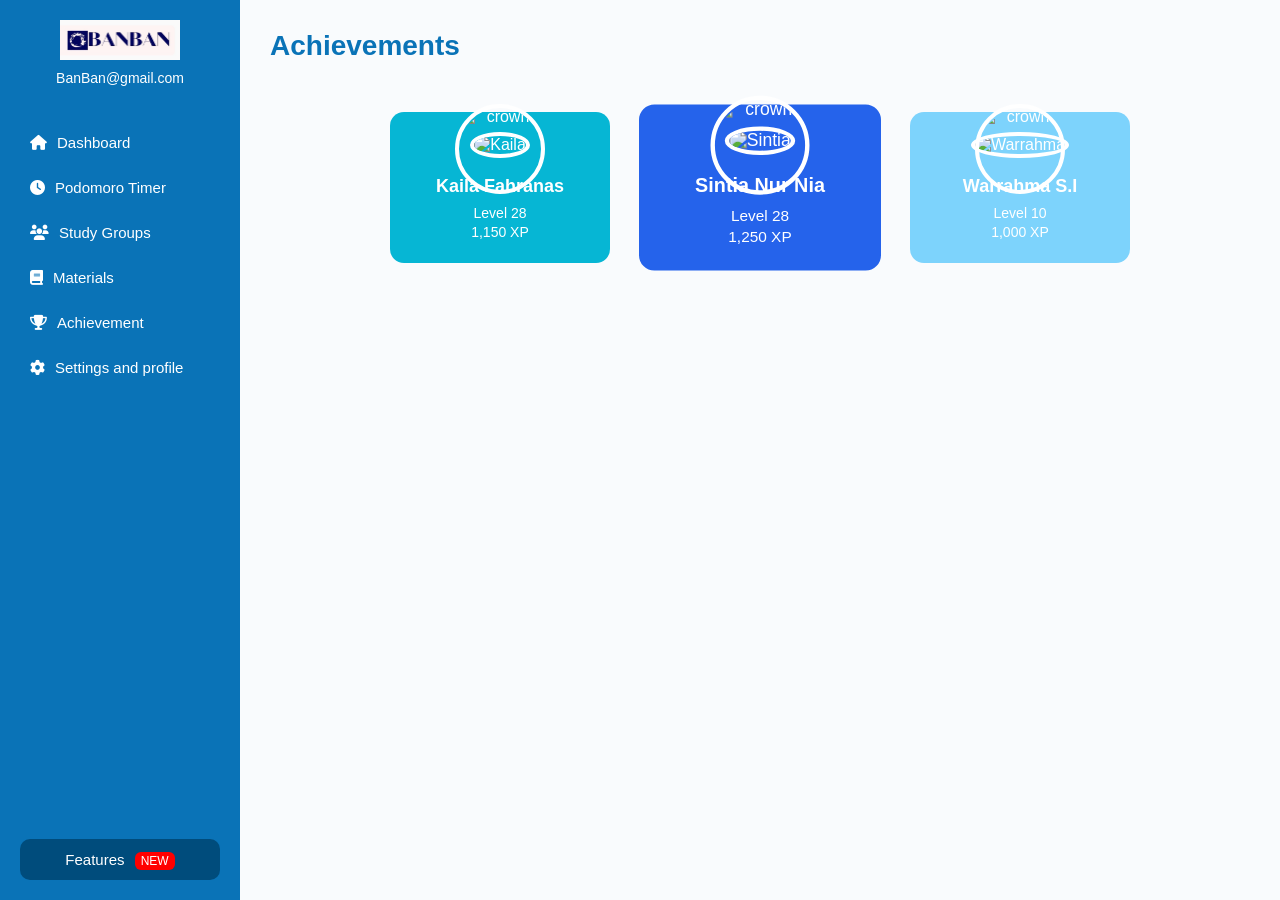
==== Achivement.html @ e8fe7852 "Add files via upload" ====
<!DOCTYPE html>
<html lang="en">
<head>
  <meta charset="UTF-8">
  <meta name="viewport" content="width=device-width, initial-scale=1.0">
  <title>Achievements</title>
  <link rel="stylesheet" href="https://cdnjs.cloudflare.com/ajax/libs/font-awesome/6.4.0/css/all.min.css">
  <style>
    * {
      margin: 0;
      padding: 0;
      box-sizing: border-box;
      font-family: "Segoe UI", sans-serif;
    }

    body {
      display: flex;
      height: 100vh;
    }

  
    .sidebar {
      width: 240px;
      background: #0A73B7;
      color: white;
      display: flex;
      flex-direction: column;
      padding: 20px;
    }

    .logo {
      display: flex;
      align-items: center;
      justify-content: center;
      margin-bottom: 10px;
    }

    .logo img {
      width: 120px;
    }

    .email {
      font-size: 14px;
      text-align: center;
      margin-bottom: 30px;
    }

    .menu {
      list-style: none;
      flex-grow: 1;
    }

    .menu li {
      margin: 8px 0;
    }

    .menu a {
      display: flex;
      align-items: center;
      gap: 10px;
      padding: 10px;
      border-radius: 8px;
      text-decoration: none;
      color: white;
      font-size: 15px;
      transition: 0.3s;
    }

    .menu a:hover,
    .menu a.active {
      background: #1e90ff;
    }

    .features {
      background: #004c7c;
      padding: 12px;
      border-radius: 10px;
      text-align: center;
      font-size: 15px;
      margin-top: 20px;
    }

    .features span {
      background: red;
      color: white;
      font-size: 12px;
      padding: 2px 6px;
      border-radius: 6px;
      margin-left: 6px;
    }


    .content {
      flex-grow: 1;
      background: #f9fbfd;
      padding: 30px;
    }

    .content h1 {
      color: #0A73B7;
      font-size: 28px;
      margin-bottom: 50px;
    }

    .achievements {
      display: flex;
      justify-content: center;
      align-items: flex-end;
      gap: 40px;
    }

    .card {
      padding: 20px;
      border-radius: 14px;
      text-align: center;
      width: 220px;
      color: white;
      position: relative;
    }

    .profile {
      position: relative;
      display: inline-block;
      margin-bottom: 10px;
    }

    .profile img {
      width: 90px;
      height: 90px;
      border-radius: 50%;
      border: 4px solid white;
    }

    .crown {
      width: 45px;
      position: absolute;
      top: -28px;
      left: 50%;
      transform: translateX(-50%);
    }

    .card h2 {
      font-size: 18px;
      margin: 8px 0;
    }

    .card p {
      font-size: 14px;
      margin: 3px 0;
    }


    .first {
      background: #2563eb;
      transform: scale(1.1);
    }

    .second {
      background: #06b6d4;
    }

    .third {
      background: #7dd3fc;
    }
  </style>
</head>
<body>
  
  <div class="sidebar">
    <div class="logo">
      <img src="banban.jpg"BANBAN Logo">
    </div>
    <p class="email">BanBan@gmail.com</p>
    <ul class="menu">
      <li><a href="#"><i class="fa fa-home"></i> Dashboard</a></li>
      <li><a href="#"><i class="fa fa-clock"></i> Podomoro Timer</a></li>
      <li><a href="#"><i class="fa fa-users"></i> Study Groups</a></li>
      <li><a href="#"><i class="fa fa-book"></i> Materials</a></li>
      <li><a href="#"><i class="fa fa-trophy"></i> Achievement</a></li>
      <li><a href="#"><i class="fa fa-cog"></i> Settings and profile</a></li>
    </ul>
    <div class="features">
      Features <span>NEW</span>
    </div>
  </div>

 
  <div class="content">
    <h1>Achievements</h1>
    <div class="achievements">
  
      <div class="card second">
        <div class="profile">
          <img src="https://via.placeholder.com/90" alt="Kaila">
          <img src="https://cdn-icons-png.flaticon.com/512/2583/2583344.png" class="crown" alt="crown">
        </div>
        <h2>Kaila Fahranas</h2>
        <p>Level 28</p>
        <p>1,150 XP</p>
      </div>
     
      <div class="card first">
        <div class="profile">
          <img src="https://via.placeholder.com/90" alt="Sintia">
          <img src="https://cdn-icons-png.flaticon.com/512/2583/2583344.png" class="crown" alt="crown">
        </div>
        <h2>Sintia Nur Nia</h2>
        <p>Level 28</p>
        <p>1,250 XP</p>
      </div>

      <div class="card third">
        <div class="profile">
          <img src="https://via.placeholder.com/90" alt="Warrahma">
          <img src="https://cdn-icons-png.flaticon.com/512/2583/2583344.png" class="crown" alt="crown">
        </div>
        <h2>Warrahma S.I</h2>
        <p>Level 10</p>
        <p>1,000 XP</p>
      </div>
    </div>
  </div>
</body>
</html>
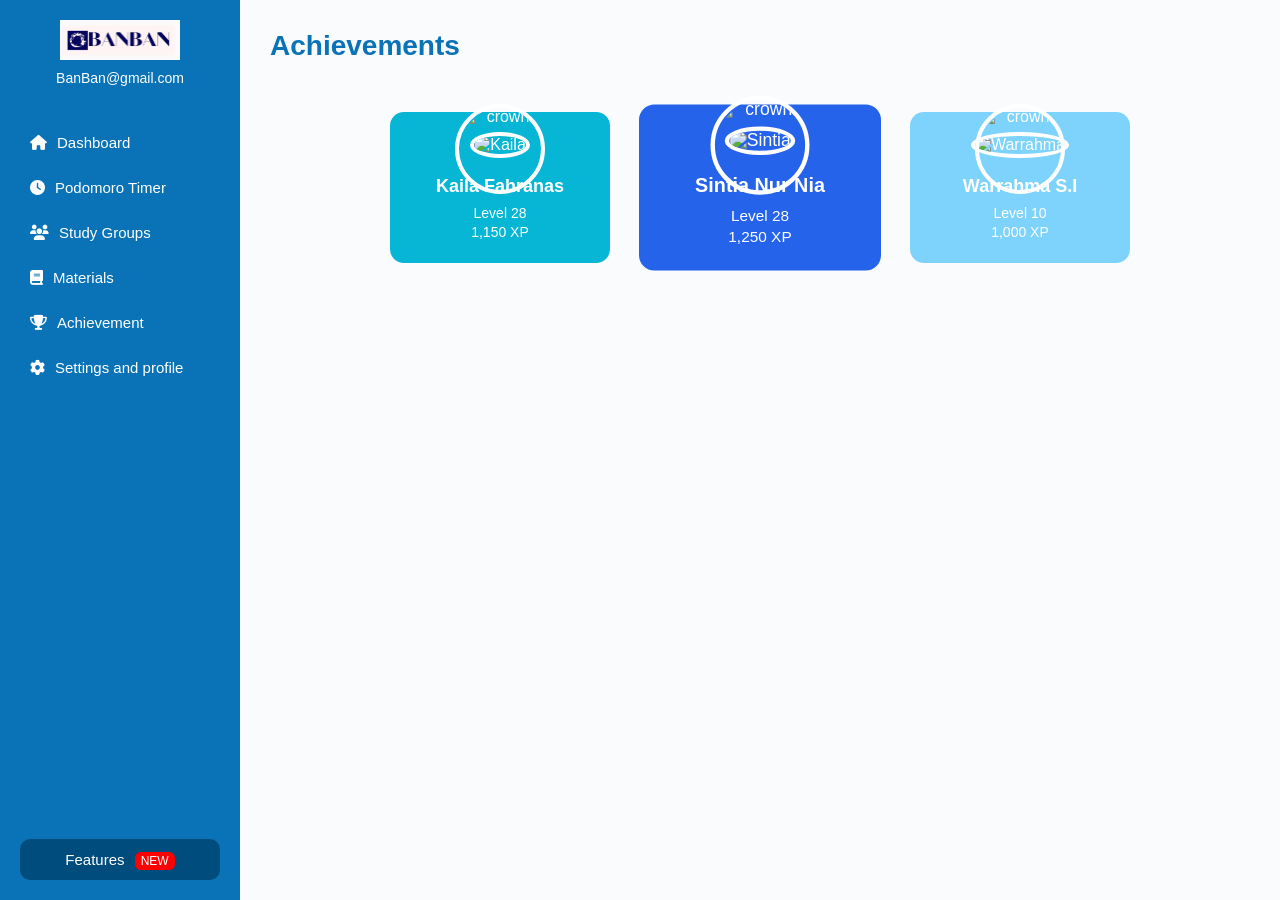
==== commit 09a9bd25: "Update" ====
--- a/Achivement.html
+++ b/Achivement.html
@@ -1,224 +1,87 @@
 <!DOCTYPE html>
 <html lang="en">
-<head>
-  <meta charset="UTF-8">
-  <meta name="viewport" content="width=device-width, initial-scale=1.0">
-  <title>Achievements</title>
-  <link rel="stylesheet" href="https://cdnjs.cloudflare.com/ajax/libs/font-awesome/6.4.0/css/all.min.css">
-  <style>
-    * {
-      margin: 0;
-      padding: 0;
-      box-sizing: border-box;
-      font-family: "Segoe UI", sans-serif;
-    }
+  <head>
+    <meta charset="UTF-8" />
+    <meta name="viewport" content="width=device-width, initial-scale=1.0" />
+    <title>Achievements</title>
+    <link
+      rel="stylesheet"
+      href="https://cdnjs.cloudflare.com/ajax/libs/font-awesome/6.4.0/css/all.min.css"
+    />
+    <link rel="stylesheet" href="achivement.css" />
+  </head>
+  <body>
+    <div class="sidebar">
+      <div class="logo"><img src="logo.png" alt="logo"></div>
+      <p class="email">BanBan@gmail.com</p>
+      <ul class="menu">
+        <li>
+          <a href="dashboard.html"><i class="fa fa-home"></i> Dashboard</a>
+        </li>
+        <li>
+          <a href="Timer.html"><i class="fa fa-clock"></i> Podomoro Timer</a>
+        </li>
+        <li>
+          <a href="studygroup.html"><i class="fa fa-users"></i> Study Groups</a>
+        </li>
+        <li>
+          <a href="#"><i class="fa fa-book"></i> Materials</a>
+        </li>
+        <li>
+          <a href="Achivement.html"><i class="fa fa-trophy"></i> Achievement</a>
+        </li>
+        <li>
+          <a href="#"><i class="fa fa-cog"></i> Settings and profile</a>
+        </li>
+      </ul>
+      <div class="features">Features <span>NEW</span></div>
+    </div>
 
-    body {
-      display: flex;
-      height: 100vh;
-    }
+    <div class="content">
+      <h1>Achievements</h1>
+      <div class="achievements">
+        <div class="card second">
+          <div class="profile">
+            <img src="https://via.placeholder.com/90" alt="Kaila" />
+            <img
+              src="https://cdn-icons-png.flaticon.com/512/2583/2583344.png"
+              class="crown"
+              alt="crown"
+            />
+          </div>
+          <h2>Kaila Fahranas</h2>
+          <p>Level 28</p>
+          <p>1,150 XP</p>
+        </div>
 
-  
-    .sidebar {
-      width: 240px;
-      background: #0A73B7;
-      color: white;
-      display: flex;
-      flex-direction: column;
-      padding: 20px;
-    }
+        <div class="card first">
+          <div class="profile">
+            <img src="https://via.placeholder.com/90" alt="Sintia" />
+            <img
+              src="https://cdn-icons-png.flaticon.com/512/2583/2583344.png"
+              class="crown"
+              alt="crown"
+            />
+          </div>
+          <h2>Sintia Nur Nia</h2>
+          <p>Level 28</p>
+          <p>1,250 XP</p>
+        </div>
 
-    .logo {
-      display: flex;
-      align-items: center;
-      justify-content: center;
-      margin-bottom: 10px;
-    }
-
-    .logo img {
-      width: 120px;
-    }
-
-    .email {
-      font-size: 14px;
-      text-align: center;
-      margin-bottom: 30px;
-    }
-
-    .menu {
-      list-style: none;
-      flex-grow: 1;
-    }
-
-    .menu li {
-      margin: 8px 0;
-    }
-
-    .menu a {
-      display: flex;
-      align-items: center;
-      gap: 10px;
-      padding: 10px;
-      border-radius: 8px;
-      text-decoration: none;
-      color: white;
-      font-size: 15px;
-      transition: 0.3s;
-    }
-
-    .menu a:hover,
-    .menu a.active {
-      background: #1e90ff;
-    }
-
-    .features {
-      background: #004c7c;
-      padding: 12px;
-      border-radius: 10px;
-      text-align: center;
-      font-size: 15px;
-      margin-top: 20px;
-    }
-
-    .features span {
-      background: red;
-      color: white;
-      font-size: 12px;
-      padding: 2px 6px;
-      border-radius: 6px;
-      margin-left: 6px;
-    }
-
-
-    .content {
-      flex-grow: 1;
-      background: #f9fbfd;
-      padding: 30px;
-    }
-
-    .content h1 {
-      color: #0A73B7;
-      font-size: 28px;
-      margin-bottom: 50px;
-    }
-
-    .achievements {
-      display: flex;
-      justify-content: center;
-      align-items: flex-end;
-      gap: 40px;
-    }
-
-    .card {
-      padding: 20px;
-      border-radius: 14px;
-      text-align: center;
-      width: 220px;
-      color: white;
-      position: relative;
-    }
-
-    .profile {
-      position: relative;
-      display: inline-block;
-      margin-bottom: 10px;
-    }
-
-    .profile img {
-      width: 90px;
-      height: 90px;
-      border-radius: 50%;
-      border: 4px solid white;
-    }
-
-    .crown {
-      width: 45px;
-      position: absolute;
-      top: -28px;
-      left: 50%;
-      transform: translateX(-50%);
-    }
-
-    .card h2 {
-      font-size: 18px;
-      margin: 8px 0;
-    }
-
-    .card p {
-      font-size: 14px;
-      margin: 3px 0;
-    }
-
-
-    .first {
-      background: #2563eb;
-      transform: scale(1.1);
-    }
-
-    .second {
-      background: #06b6d4;
-    }
-
-    .third {
-      background: #7dd3fc;
-    }
-  </style>
-</head>
-<body>
-  
-  <div class="sidebar">
-    <div class="logo">
-      <img src="banban.jpg"BANBAN Logo">
-    </div>
-    <p class="email">BanBan@gmail.com</p>
-    <ul class="menu">
-      <li><a href="#"><i class="fa fa-home"></i> Dashboard</a></li>
-      <li><a href="#"><i class="fa fa-clock"></i> Podomoro Timer</a></li>
-      <li><a href="#"><i class="fa fa-users"></i> Study Groups</a></li>
-      <li><a href="#"><i class="fa fa-book"></i> Materials</a></li>
-      <li><a href="#"><i class="fa fa-trophy"></i> Achievement</a></li>
-      <li><a href="#"><i class="fa fa-cog"></i> Settings and profile</a></li>
-    </ul>
-    <div class="features">
-      Features <span>NEW</span>
-    </div>
-  </div>
-
- 
-  <div class="content">
-    <h1>Achievements</h1>
-    <div class="achievements">
-  
-      <div class="card second">
-        <div class="profile">
-          <img src="https://via.placeholder.com/90" alt="Kaila">
-          <img src="https://cdn-icons-png.flaticon.com/512/2583/2583344.png" class="crown" alt="crown">
+        <div class="card third">
+          <div class="profile">
+            <img src="https://via.placeholder.com/90" alt="Warrahma" />
+            <img
+              src="https://cdn-icons-png.flaticon.com/512/2583/2583344.png"
+              class="crown"
+              alt="crown"
+            />
+          </div>
+          <h2>Warrahma S.I</h2>
+          <p>Level 10</p>
+          <p>1,000 XP</p>
         </div>
-        <h2>Kaila Fahranas</h2>
-        <p>Level 28</p>
-        <p>1,150 XP</p>
-      </div>
-     
-      <div class="card first">
-        <div class="profile">
-          <img src="https://via.placeholder.com/90" alt="Sintia">
-          <img src="https://cdn-icons-png.flaticon.com/512/2583/2583344.png" class="crown" alt="crown">
-        </div>
-        <h2>Sintia Nur Nia</h2>
-        <p>Level 28</p>
-        <p>1,250 XP</p>
-      </div>
-
-      <div class="card third">
-        <div class="profile">
-          <img src="https://via.placeholder.com/90" alt="Warrahma">
-          <img src="https://cdn-icons-png.flaticon.com/512/2583/2583344.png" class="crown" alt="crown">
-        </div>
-        <h2>Warrahma S.I</h2>
-        <p>Level 10</p>
-        <p>1,000 XP</p>
       </div>
     </div>
-  </div>
-</body>
+  </body>
 </html>
--- a/achivement.css
+++ b/achivement.css
@@ -0,0 +1,153 @@
+* {
+    margin: 0;
+    padding: 0;
+    box-sizing: border-box;
+    font-family: "Segoe UI", sans-serif;
+  }
+
+  body {
+    display: flex;
+    height: 100vh;
+  }
+
+  .sidebar {
+    width: 240px;
+    background: #0a73b7;
+    color: white;
+    display: flex;
+    flex-direction: column;
+    padding: 20px;
+  }
+
+  .logo {
+    display: flex;
+    align-items: center;
+    justify-content: center;
+    margin-bottom: 10px;
+  }
+
+  .logo img {
+    width: 120px;
+  }
+
+  .email {
+    font-size: 14px;
+    text-align: center;
+    margin-bottom: 30px;
+  }
+
+  .menu {
+    list-style: none;
+    flex-grow: 1;
+  }
+
+  .menu li {
+    margin: 8px 0;
+  }
+
+  .menu a {
+    display: flex;
+    align-items: center;
+    gap: 10px;
+    padding: 10px;
+    border-radius: 8px;
+    text-decoration: none;
+    color: white;
+    font-size: 15px;
+    transition: 0.3s;
+  }
+
+  .menu a:hover,
+  .menu a.active {
+    background: #1e90ff;
+  }
+
+  .features {
+    background: #004c7c;
+    padding: 12px;
+    border-radius: 10px;
+    text-align: center;
+    font-size: 15px;
+    margin-top: 20px;
+  }
+
+  .features span {
+    background: red;
+    color: white;
+    font-size: 12px;
+    padding: 2px 6px;
+    border-radius: 6px;
+    margin-left: 6px;
+  }
+
+  .content {
+    flex-grow: 1;
+    background: #f9fbfd;
+    padding: 30px;
+  }
+
+  .content h1 {
+    color: #0a73b7;
+    font-size: 28px;
+    margin-bottom: 50px;
+  }
+
+  .achievements {
+    display: flex;
+    justify-content: center;
+    align-items: flex-end;
+    gap: 40px;
+  }
+
+  .card {
+    padding: 20px;
+    border-radius: 14px;
+    text-align: center;
+    width: 220px;
+    color: white;
+    position: relative;
+  }
+
+  .profile {
+    position: relative;
+    display: inline-block;
+    margin-bottom: 10px;
+  }
+
+  .profile img {
+    width: 90px;
+    height: 90px;
+    border-radius: 50%;
+    border: 4px solid white;
+  }
+
+  .crown {
+    width: 45px;
+    position: absolute;
+    top: -28px;
+    left: 50%;
+    transform: translateX(-50%);
+  }
+
+  .card h2 {
+    font-size: 18px;
+    margin: 8px 0;
+  }
+
+  .card p {
+    font-size: 14px;
+    margin: 3px 0;
+  }
+
+  .first {
+    background: #2563eb;
+    transform: scale(1.1);
+  }
+
+  .second {
+    background: #06b6d4;
+  }
+
+  .third {
+    background: #7dd3fc;
+  }
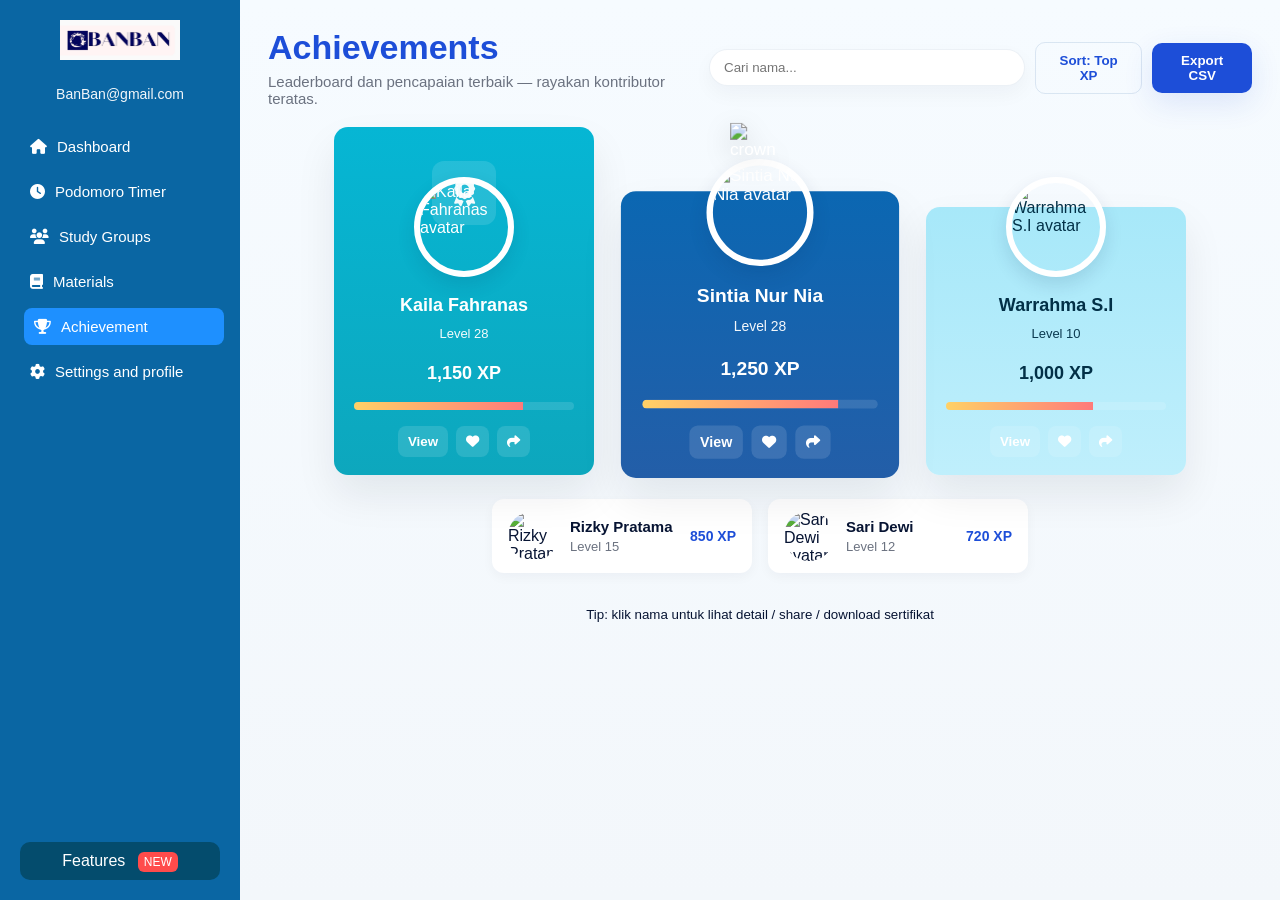
==== commit 4a3f02e6: "update achivement.html sementara" ====
--- a/Achivement.html
+++ b/Achivement.html
@@ -1,87 +1,1270 @@
 <!DOCTYPE html>
-<html lang="en">
+<html lang="id">
   <head>
-    <meta charset="UTF-8" />
-    <meta name="viewport" content="width=device-width, initial-scale=1.0" />
-    <title>Achievements</title>
+    <meta charset="utf-8" />
+    <meta name="viewport" content="width=device-width,initial-scale=1" />
+    <title>Achievements — BANBAN</title>
+
+    <!-- FontAwesome untuk ikon (CDN) -->
     <link
       rel="stylesheet"
       href="https://cdnjs.cloudflare.com/ajax/libs/font-awesome/6.4.0/css/all.min.css"
     />
-    <link rel="stylesheet" href="achivement.css" />
+
+    <style>
+      :root {
+        --sidebar-w: 240px;
+        --blue: #0a73b7;
+        --nav-blue: #0a66a3;
+        --accent: #0f4d92;
+        --accent-2: #1d4ed8;
+        --muted: #6b7280;
+        --card-bg: #ffffff;
+        --glass: rgba(255, 255, 255, 0.85);
+        --radius: 14px;
+        --shadow-lg: 0 20px 40px rgba(16, 24, 40, 0.08);
+        --shadow-sm: 0 4px 12px rgba(16, 24, 40, 0.04);
+        --success: #10b981;
+        --gold: #ffc107;
+        --silver: #c0c0c0;
+        --bronze: #cd7f32;
+      }
+      * {
+        box-sizing: border-box;
+      }
+      html,
+      body {
+        height: 100%;
+        margin: 0;
+        font-family: Inter, "Segoe UI", Roboto, Arial, sans-serif;
+        background: linear-gradient(180deg, #f6fbff, #f3f7fb);
+        color: #071433;
+      }
+      a {
+        color: inherit;
+      }
+      button {
+        font-family: inherit;
+        transition: all 0.2s ease;
+      }
+
+      /* app layout */
+      .app {
+        display: flex;
+        min-height: 100vh;
+      }
+
+      /* ============= Sidebar (DO NOT CHANGE CONTENT) ============= */
+      .sidebar {
+        width: var(--sidebar-w);
+        background: var(--nav-blue);
+        color: #fff;
+        padding: 20px;
+        display: flex;
+        flex-direction: column;
+      }
+      .logo {
+        display: flex;
+        align-items: center;
+        justify-content: center;
+        margin-bottom: 12px;
+      }
+      .logo img {
+        width: 120px;
+      }
+      .email {
+        font-size: 14px;
+        text-align: center;
+        margin-bottom: 18px;
+        opacity: 0.95;
+      }
+      .menu {
+        list-style: none;
+        padding: 0;
+        margin: 0;
+        flex-grow: 1;
+      }
+      .menu li {
+        margin: 8px 0;
+      }
+      .menu a {
+        display: flex;
+        align-items: center;
+        gap: 10px;
+        padding: 10px;
+        border-radius: 8px;
+        text-decoration: none;
+        color: white;
+        font-size: 15px;
+        transition: all 0.2s ease;
+      }
+      .menu a:hover,
+      .menu a.active {
+        background: #1e90ff;
+        transform: translateX(4px);
+      }
+      .features {
+        background: #044c6d;
+        padding: 10px;
+        border-radius: 10px;
+        text-align: center;
+        margin-top: auto;
+      }
+      .features span {
+        background: #ff4b4b;
+        color: #fff;
+        padding: 3px 6px;
+        border-radius: 6px;
+        margin-left: 8px;
+        font-size: 12px;
+      }
+
+      /* ============= Main content ============= */
+      .main {
+        flex: 1;
+        padding: 28px;
+        min-width: 0;
+        overflow: auto;
+      }
+
+      .header {
+        display: flex;
+        align-items: center;
+        gap: 18px;
+        justify-content: space-between;
+        margin-bottom: 20px;
+      }
+      .title {
+        font-size: 34px;
+        color: var(--accent-2);
+        font-weight: 700;
+        margin: 0;
+      }
+      .subtitle {
+        color: var(--muted);
+        margin-top: 6px;
+        font-size: 15px;
+      }
+      .controls {
+        display: flex;
+        gap: 10px;
+        align-items: center;
+      }
+
+      .controls input[type="search"] {
+        padding: 10px 14px;
+        border-radius: 999px;
+        border: 1px solid rgba(15, 77, 146, 0.08);
+        width: 340px;
+        outline: none;
+        box-shadow: 0 8px 20px rgba(16, 24, 40, 0.04);
+        transition: all 0.3s ease;
+      }
+      .controls input[type="search"]:focus {
+        box-shadow: 0 0 0 3px rgba(29, 78, 216, 0.15);
+        border-color: var(--accent-2);
+      }
+      .controls .btn {
+        padding: 10px 16px;
+        border-radius: 10px;
+        border: 0;
+        cursor: pointer;
+        font-weight: 700;
+        transition: all 0.2s ease;
+      }
+      .btn.ghost {
+        background: transparent;
+        border: 1px solid rgba(15, 77, 146, 0.12);
+        color: var(--accent-2);
+      }
+      .btn.ghost:hover {
+        background: rgba(15, 77, 146, 0.05);
+      }
+      .btn.primary {
+        background: var(--accent-2);
+        color: white;
+        box-shadow: 0 10px 30px rgba(29, 78, 216, 0.12);
+      }
+      .btn.primary:hover {
+        transform: translateY(-2px);
+        box-shadow: 0 14px 40px rgba(29, 78, 216, 0.2);
+      }
+
+      /* achievement area */
+      .achievements-wrap {
+        display: flex;
+        align-items: flex-end;
+        justify-content: center;
+        gap: 36px;
+        margin-top: 18px;
+        flex-wrap: wrap;
+      }
+
+      .card {
+        width: 260px;
+        border-radius: 14px;
+        padding: 26px 20px 18px;
+        color: white;
+        position: relative;
+        display: flex;
+        flex-direction: column;
+        align-items: center;
+        gap: 8px;
+        box-shadow: var(--shadow-lg);
+        transition: transform 0.18s ease, box-shadow 0.18s ease;
+      }
+      .card:hover {
+        transform: translateY(-8px);
+        box-shadow: 0 26px 60px rgba(12, 44, 80, 0.12);
+      }
+
+      /* first/second/third styling */
+      .card.first {
+        background: linear-gradient(180deg, #0b67b2, #235ea8);
+        transform: scale(1.07) translateY(-6px);
+        z-index: 3;
+      }
+      .card.second {
+        background: linear-gradient(180deg, #06b6d4, #0da7bd);
+      }
+      .card.third {
+        background: linear-gradient(180deg, #a7e8f9, #bfeffc);
+        color: #023047;
+      }
+
+      /* profile avatar & crown */
+      .avatar-wrap {
+        position: relative;
+        margin-top: -56px;
+      }
+      .avatar {
+        width: 100px;
+        height: 100px;
+        border-radius: 50%;
+        border: 6px solid white;
+        object-fit: cover;
+        display: block;
+        box-shadow: 0 8px 18px rgba(12, 44, 80, 0.12);
+      }
+      .crown {
+        position: absolute;
+        width: 56px;
+        left: 50%;
+        transform: translateX(-50%);
+        top: -34px;
+        pointer-events: none;
+        filter: drop-shadow(0 8px 12px rgba(0, 0, 0, 0.15));
+      }
+
+      /* content text inside card */
+      .card h3 {
+        margin: 10px 0 2px 0;
+        font-size: 18px;
+        font-weight: 700;
+        text-align: center;
+      }
+      .card .level {
+        font-size: 13px;
+        opacity: 0.95;
+        margin-bottom: 8px;
+      }
+      .xp {
+        font-weight: 800;
+        font-size: 18px;
+        margin-top: 6px;
+      }
+
+      /* medal icon box (left card) */
+      .icon-box {
+        width: 64px;
+        height: 64px;
+        border-radius: 12px;
+        background: rgba(255, 255, 255, 0.12);
+        display: flex;
+        align-items: center;
+        justify-content: center;
+        margin-top: 8px;
+      }
+      .icon-box i {
+        font-size: 28px;
+        color: white;
+        opacity: 0.95;
+      }
+
+      /* badges & actions */
+      .card-actions {
+        display: flex;
+        gap: 8px;
+        margin-top: 8px;
+      }
+      .small-btn {
+        padding: 8px 10px;
+        border-radius: 8px;
+        border: 0;
+        cursor: pointer;
+        font-weight: 700;
+        background: rgba(255, 255, 255, 0.12);
+        color: white;
+        transition: all 0.2s ease;
+      }
+      .small-btn:hover {
+        background: rgba(255, 255, 255, 0.22);
+        transform: scale(1.05);
+      }
+
+      /* progress / subtle info */
+      .progress {
+        width: 100%;
+        height: 8px;
+        border-radius: 999px;
+        background: rgba(255, 255, 255, 0.12);
+        overflow: hidden;
+        margin-top: 10px;
+      }
+      .progress > i {
+        display: block;
+        height: 100%;
+        background: linear-gradient(90deg, #ffd166, #ff7a7a);
+        width: 0%;
+        transition: width 1s cubic-bezier(0.2, 0.9, 0.3, 1);
+      }
+
+      /* top crown labels */
+      .leader-label {
+        position: absolute;
+        top: -66px;
+        left: 50%;
+        transform: translateX(-50%);
+        text-align: center;
+        width: 120px;
+      }
+
+      /* utilities row below */
+      .util-row {
+        display: flex;
+        justify-content: center;
+        gap: 12px;
+        margin-top: 34px;
+        flex-wrap: wrap;
+      }
+
+      /* additional user cards */
+      .other-users {
+        display: flex;
+        flex-wrap: wrap;
+        justify-content: center;
+        gap: 16px;
+        margin-top: 24px;
+      }
+
+      .user-card {
+        display: flex;
+        align-items: center;
+        gap: 12px;
+        padding: 12px 16px;
+        background: white;
+        border-radius: 12px;
+        box-shadow: var(--shadow-sm);
+        width: 260px;
+        transition: all 0.2s ease;
+        cursor: pointer;
+      }
+
+      .user-card:hover {
+        transform: translateY(-3px);
+        box-shadow: var(--shadow-lg);
+      }
+
+      .user-avatar {
+        width: 50px;
+        height: 50px;
+        border-radius: 50%;
+        object-fit: cover;
+      }
+
+      .user-info {
+        flex: 1;
+      }
+
+      .user-name {
+        font-weight: 600;
+        font-size: 15px;
+        margin-bottom: 4px;
+      }
+
+      .user-level {
+        font-size: 13px;
+        color: var(--muted);
+      }
+
+      .user-xp {
+        font-weight: 700;
+        color: var(--accent-2);
+        font-size: 14px;
+      }
+
+      /* responsive */
+      @media (max-width: 1100px) {
+        .controls input[type="search"] {
+          width: 220px;
+        }
+        .achievements-wrap {
+          gap: 18px;
+        }
+      }
+      @media (max-width: 760px) {
+        .app {
+          flex-direction: column;
+        }
+        .sidebar {
+          width: 100%;
+          display: flex;
+          flex-direction: row;
+          align-items: center;
+          gap: 12px;
+          padding: 12px;
+        }
+        .logo img {
+          width: 80px;
+        }
+        .main {
+          padding: 16px;
+        }
+        .achievements-wrap {
+          flex-direction: column;
+          align-items: center;
+        }
+        .card {
+          width: 86%;
+          max-width: 420px;
+        }
+        .leader-label {
+          top: -46px;
+          width: 100px;
+        }
+        .header {
+          flex-direction: column;
+          align-items: flex-start;
+        }
+        .controls {
+          width: 100%;
+          justify-content: space-between;
+        }
+      }
+
+      /* modal */
+      .modal-backdrop {
+        position: fixed;
+        inset: 0;
+        background: rgba(3, 6, 23, 0.5);
+        display: none;
+        align-items: center;
+        justify-content: center;
+        z-index: 80;
+        backdrop-filter: blur(4px);
+      }
+      .modal {
+        background: var(--card-bg);
+        border-radius: 16px;
+        padding: 28px;
+        width: min(720px, 94%);
+        box-shadow: 0 28px 60px rgba(3, 6, 23, 0.3);
+        animation: modalFadeIn 0.3s ease;
+      }
+      @keyframes modalFadeIn {
+        from {
+          opacity: 0;
+          transform: scale(0.9);
+        }
+        to {
+          opacity: 1;
+          transform: scale(1);
+        }
+      }
+      .modal h4 {
+        margin: 0 0 8px 0;
+        font-size: 22px;
+      }
+      .modal .row {
+        display: flex;
+        gap: 12px;
+        align-items: center;
+      }
+      .modal .row .avatar {
+        width: 84px;
+        height: 84px;
+        border-width: 4px;
+      }
+
+      /* confetti small (emoji-based) */
+      .confetti-wrap {
+        position: fixed;
+        inset: 0;
+        pointer-events: none;
+        overflow: hidden;
+        z-index: 90;
+      }
+      .confetti {
+        position: absolute;
+        font-size: 22px;
+        transform: translateY(-40px) rotate(10deg);
+        animation: fall 1600ms linear forwards;
+      }
+      @keyframes fall {
+        0% {
+          transform: translateY(-20vh) rotate(0deg);
+          opacity: 1;
+        }
+        100% {
+          transform: translateY(110vh) rotate(720deg);
+          opacity: 0.02;
+        }
+      }
+
+      /* focus states */
+      button:focus,
+      .card:focus {
+        outline: 3px solid rgba(29, 78, 216, 0.12);
+        outline-offset: 3px;
+      }
+
+      /* toast notification */
+      .toast {
+        position: fixed;
+        bottom: 24px;
+        right: 24px;
+        background: var(--accent-2);
+        color: white;
+        padding: 12px 20px;
+        border-radius: 8px;
+        box-shadow: var(--shadow-lg);
+        z-index: 100;
+        display: flex;
+        align-items: center;
+        gap: 10px;
+        transform: translateY(100px);
+        opacity: 0;
+        transition: all 0.3s ease;
+      }
+
+      .toast.show {
+        transform: translateY(0);
+        opacity: 1;
+      }
+
+      /* loading indicator */
+      .loading {
+        display: flex;
+        justify-content: center;
+        align-items: center;
+        padding: 40px;
+      }
+
+      .spinner {
+        width: 40px;
+        height: 40px;
+        border: 4px solid rgba(29, 78, 216, 0.1);
+        border-left-color: var(--accent-2);
+        border-radius: 50%;
+        animation: spin 1s linear infinite;
+      }
+
+      @keyframes spin {
+        to {
+          transform: rotate(360deg);
+        }
+      }
+
+      /* achievement badges */
+      .badge {
+        display: inline-flex;
+        align-items: center;
+        gap: 6px;
+        padding: 4px 10px;
+        background: rgba(29, 78, 216, 0.08);
+        border-radius: 20px;
+        font-size: 12px;
+        font-weight: 600;
+        color: var(--accent-2);
+        margin-right: 8px;
+        margin-bottom: 8px;
+      }
+
+      .badge i {
+        font-size: 10px;
+      }
+    </style>
   </head>
   <body>
-    <div class="sidebar">
-      <div class="logo"><img src="logo.png" alt="logo"></div>
-      <p class="email">BanBan@gmail.com</p>
-      <ul class="menu">
-        <li>
-          <a href="dashboard.html"><i class="fa fa-home"></i> Dashboard</a>
-        </li>
-        <li>
-          <a href="Timer.html"><i class="fa fa-clock"></i> Podomoro Timer</a>
-        </li>
-        <li>
-          <a href="studygroup.html"><i class="fa fa-users"></i> Study Groups</a>
-        </li>
-        <li>
-          <a href="#"><i class="fa fa-book"></i> Materials</a>
-        </li>
-        <li>
-          <a href="Achivement.html"><i class="fa fa-trophy"></i> Achievement</a>
-        </li>
-        <li>
-          <a href="#"><i class="fa fa-cog"></i> Settings and profile</a>
-        </li>
-      </ul>
-      <div class="features">Features <span>NEW</span></div>
+    <div class="app">
+      <!-- SIDEBAR (preserve content exactly) -->
+      <aside class="sidebar" aria-label="Sidebar">
+        <div class="logo"><img src="logo.png" alt="logo" /></div>
+        <p class="email">BanBan@gmail.com</p>
+        <ul class="menu" role="navigation">
+          <li>
+            <a href="dashboard.html"><i class="fa fa-home"></i> Dashboard</a>
+          </li>
+          <li>
+            <a href="Timer.html"><i class="fa fa-clock"></i> Podomoro Timer</a>
+          </li>
+          <li>
+            <a href="studygroup.html"
+              ><i class="fa fa-users"></i> Study Groups</a
+            >
+          </li>
+          <li>
+            <a href="#"><i class="fa fa-book"></i> Materials</a>
+          </li>
+          <li>
+            <a class="active" href="Achivement.html"
+              ><i class="fa fa-trophy"></i> Achievement</a
+            >
+          </li>
+          <li>
+            <a href="#"><i class="fa fa-cog"></i> Settings and profile</a>
+          </li>
+        </ul>
+        <div class="features">Features <span>NEW</span></div>
+      </aside>
+
+      <!-- MAIN -->
+      <main class="main" id="main">
+        <div class="header">
+          <div>
+            <h1 class="title">Achievements</h1>
+            <div class="subtitle">
+              Leaderboard dan pencapaian terbaik — rayakan kontributor teratas.
+            </div>
+          </div>
+
+          <div class="controls" role="toolbar" aria-label="controls">
+            <input
+              id="searchInput"
+              type="search"
+              placeholder="Cari nama..."
+              aria-label="Cari users"
+            />
+            <button id="sortBtn" class="btn ghost" title="Sort">
+              Sort: Top XP
+            </button>
+            <button id="exportBtn" class="btn primary" title="Export CSV">
+              Export CSV
+            </button>
+          </div>
+        </div>
+
+        <!-- Achievements cards -->
+        <section class="achievements-wrap" id="cardsWrap" aria-live="polite">
+          <!-- cards injected by JS -->
+        </section>
+
+        <!-- Additional users section -->
+        <section class="other-users" id="otherUsers" aria-live="polite">
+          <!-- other users injected by JS -->
+        </section>
+
+        <div class="util-row" aria-hidden="true">
+          <small class="muted"
+            >Tip: klik nama untuk lihat detail / share / download
+            sertifikat</small
+          >
+        </div>
+      </main>
     </div>
 
-    <div class="content">
-      <h1>Achievements</h1>
-      <div class="achievements">
-        <div class="card second">
-          <div class="profile">
-            <img src="https://via.placeholder.com/90" alt="Kaila" />
-            <img
-              src="https://cdn-icons-png.flaticon.com/512/2583/2583344.png"
-              class="crown"
-              alt="crown"
-            />
+    <!-- modal -->
+    <div
+      class="modal-backdrop"
+      id="modalBackdrop"
+      role="dialog"
+      aria-modal="true"
+      aria-hidden="true"
+    >
+      <div class="modal" role="document" aria-labelledby="modalTitle">
+        <div
+          style="
+            display: flex;
+            justify-content: space-between;
+            align-items: center;
+          "
+        >
+          <h4 id="modalTitle">Detail Achievement</h4>
+          <button id="modalClose" class="btn ghost" aria-label="Close">
+            Close
+          </button>
+        </div>
+        <div
+          style="
+            display: flex;
+            gap: 12px;
+            margin-top: 12px;
+            align-items: center;
+          "
+        >
+          <img
+            id="modalAvatar"
+            class="avatar"
+            src=""
+            alt="avatar"
+            style="
+              width: 84px;
+              height: 84px;
+              border-radius: 50%;
+              object-fit: cover;
+              border: 4px solid #fff;
+            "
+          />
+          <div>
+            <div id="modalName" style="font-weight: 800; font-size: 18px">
+              Name
+            </div>
+            <div id="modalLevel" class="muted" style="margin-top: 6px">
+              Level
+            </div>
+            <div id="modalXP" style="margin-top: 8px; font-weight: 800">
+              0 XP
+            </div>
+            <div style="margin-top: 10px">
+              <button id="celebrateBtn" class="btn primary">
+                Celebrate 🎉
+              </button>
+              <button id="downloadCert" class="btn ghost">
+                Download Certificate
+              </button>
+            </div>
           </div>
-          <h2>Kaila Fahranas</h2>
-          <p>Level 28</p>
-          <p>1,150 XP</p>
         </div>
-
-        <div class="card first">
-          <div class="profile">
-            <img src="https://via.placeholder.com/90" alt="Sintia" />
-            <img
-              src="https://cdn-icons-png.flaticon.com/512/2583/2583344.png"
-              class="crown"
-              alt="crown"
-            />
-          </div>
-          <h2>Sintia Nur Nia</h2>
-          <p>Level 28</p>
-          <p>1,250 XP</p>
+        <div style="margin-top: 12px" id="modalBio" class="muted">
+          Bio / notes tentang user akan muncul di sini.
         </div>
-
-        <div class="card third">
-          <div class="profile">
-            <img src="https://via.placeholder.com/90" alt="Warrahma" />
-            <img
-              src="https://cdn-icons-png.flaticon.com/512/2583/2583344.png"
-              class="crown"
-              alt="crown"
-            />
-          </div>
-          <h2>Warrahma S.I</h2>
-          <p>Level 10</p>
-          <p>1,000 XP</p>
-        </div>
+        <div id="modalBadges" style="margin-top: 16px"></div>
       </div>
     </div>
+
+    <!-- confetti container -->
+    <div class="confetti-wrap" id="confettiWrap" aria-hidden="true"></div>
+
+    <!-- toast notification -->
+    <div class="toast" id="toast">
+      <i class="fa fa-check-circle"></i>
+      <span id="toastMessage">Action completed successfully</span>
+    </div>
+
+    <script>
+      /* ------------- Data (can be replaced with API) ------------- */
+      const users = [
+        {
+          id: "u1",
+          name: "Sintia Nur Nia",
+          level: 28,
+          xp: 1250,
+          avatar:
+            "https://images.unsplash.com/photo-1544005313-94ddf0286df2?q=80&w=400&auto=format&fit=crop",
+          bio: "Top contributor in Computer Science. Active in coding challenges and community support.",
+          badges: ["Top Contributor", "Coding Expert", "Community Helper"],
+        },
+        {
+          id: "u2",
+          name: "Kaila Fahranas",
+          level: 28,
+          xp: 1150,
+          avatar:
+            "https://images.unsplash.com/photo-1545996124-1b3b4d7b22f6?q=80&w=400&auto=format&fit=crop",
+          bio: "Active in coding challenges and study groups. Always helping others.",
+          badges: ["Study Group Leader", "Problem Solver"],
+        },
+        {
+          id: "u3",
+          name: "Warrahma S.I",
+          level: 10,
+          xp: 1000,
+          avatar:
+            "https://images.unsplash.com/photo-1547425260-76bcadfb4f2c?q=80&w=400&auto=format&fit=crop",
+          bio: "Great at community support and material contributions.",
+          badges: ["Material Contributor", "Community Helper"],
+        },
+        {
+          id: "u4",
+          name: "Rizky Pratama",
+          level: 15,
+          xp: 850,
+          avatar:
+            "https://images.unsplash.com/photo-1507003211169-0a1dd7228f2d?q=80&w=400&auto=format&fit=crop",
+          bio: "Active learner with consistent progress.",
+          badges: ["Consistent Learner"],
+        },
+        {
+          id: "u5",
+          name: "Sari Dewi",
+          level: 12,
+          xp: 720,
+          avatar:
+            "https://images.unsplash.com/photo-1494790108755-2616b612b786?q=80&w=400&auto=format&fit=crop",
+          bio: "Enthusiastic participant in study groups.",
+          badges: ["Study Group Participant"],
+        },
+      ];
+
+      /* clone and compute ranking */
+      let leaderboard = users.slice().sort((a, b) => b.xp - a.xp);
+
+      /* ---------- helpers ---------- */
+      const $ = (s) => document.querySelector(s);
+      const $$ = (s) => Array.from(document.querySelectorAll(s));
+      function el(tag, props = {}, children = []) {
+        const e = document.createElement(tag);
+        Object.assign(e, props);
+        (Array.isArray(children) ? children : [children]).forEach((c) => {
+          if (typeof c === "string") e.appendChild(document.createTextNode(c));
+          else if (c) e.appendChild(c);
+        });
+        return e;
+      }
+      function formatXP(n) {
+        return n.toLocaleString("en-US") + " XP";
+      }
+
+      /* ---------- toast notification ---------- */
+      function showToast(message) {
+        const toast = $("#toast");
+        $("#toastMessage").textContent = message;
+        toast.classList.add("show");
+
+        setTimeout(() => {
+          toast.classList.remove("show");
+        }, 3000);
+      }
+
+      /* ---------- render cards ---------- */
+      const cardsWrap = $("#cardsWrap");
+      const otherUsersWrap = $("#otherUsers");
+
+      function renderCards(list) {
+        cardsWrap.innerHTML = "";
+        otherUsersWrap.innerHTML = "";
+
+        // Show loading state if no data
+        if (list.length === 0) {
+          cardsWrap.innerHTML =
+            '<div class="loading"><div class="spinner"></div></div>';
+          return;
+        }
+
+        // Ensure top 3 arranged: second (left), first (center), third (right) visually like mock
+        // We will pick top3 in order: [1st,2nd,3rd] but render as [2nd,1st,3rd]
+        const top3 = list.slice(0, 3);
+        if (top3.length < 3) {
+          // basic fallback
+          top3.push(...Array(3 - top3.length).fill(null));
+        }
+
+        // map to render order left-centre-right
+        const order = [1, 0, 2];
+        order.forEach((idx, pos) => {
+          const u = top3[idx];
+          if (!u) return;
+          const card = createCard(
+            u,
+            idx === 0 ? "first" : idx === 1 ? "second" : "third"
+          );
+          cardsWrap.appendChild(card);
+        });
+
+        // Render other users
+        if (list.length > 3) {
+          list.slice(3).forEach((u) => {
+            const userCard = createUserCard(u);
+            otherUsersWrap.appendChild(userCard);
+          });
+        }
+      }
+
+      function createCard(user, sizeClass) {
+        // sizeClass: 'first','second','third' (affects styling)
+        const card = el("article", {
+          className: "card " + sizeClass,
+          role: "button",
+          tabIndex: 0,
+          "aria-label": user.name + " — " + user.xp + " XP",
+        });
+        // leader label + crown placement for center
+        const leaderLabel = el("div", { className: "leader-label" }, []);
+        // crown svg (inline) to match mock
+        const crownSvg = el("img", {
+          src: "https://cdn-icons-png.flaticon.com/512/2583/2583344.png",
+          className: "crown",
+          alt: "crown",
+        });
+        // avatar
+        const avatarWrap = el("div", { className: "avatar-wrap" }, []);
+        const avatar = el("img", {
+          src: user.avatar,
+          className: "avatar",
+          alt: user.name + " avatar",
+        });
+        avatarWrap.appendChild(avatar);
+
+        // Only show crown for first place
+        if (sizeClass === "first") {
+          avatarWrap.appendChild(crownSvg);
+        }
+
+        // Icon box for left card (medal)
+        const iconBox = el("div", { className: "icon-box" }, [
+          el("i", { className: "fa fa-award" }),
+        ]);
+
+        const nameH = el("h3", {}, [user.name]);
+        const levelP = el("div", { className: "level" }, [
+          "Level " + user.level,
+        ]);
+        const xpP = el("div", { className: "xp" }, [formatXP(user.xp)]);
+
+        // progress bar (visual)
+        const progress = el("div", { className: "progress" }, [
+          el("i", { style: "width:0%" }),
+        ]);
+        // actions
+        const actions = el("div", { className: "card-actions" }, []);
+        const viewBtn = el(
+          "button",
+          { className: "small-btn", title: "View detail" },
+          ["View"]
+        );
+        const favBtn = el(
+          "button",
+          {
+            className: "small-btn",
+            "aria-pressed": "false",
+            title: "Mark favorite",
+          },
+          [el("i", { className: "fa fa-heart" })]
+        );
+        const shareBtn = el(
+          "button",
+          { className: "small-btn", title: "Share" },
+          [el("i", { className: "fa fa-share" })]
+        );
+
+        actions.appendChild(viewBtn);
+        actions.appendChild(favBtn);
+        actions.appendChild(shareBtn);
+
+        // institution: left/right/middle decide icon vs nothing
+        if (sizeClass === "second") card.appendChild(iconBox);
+        card.appendChild(avatarWrap);
+        card.appendChild(nameH);
+        card.appendChild(levelP);
+        card.appendChild(xpP);
+        card.appendChild(progress);
+        card.appendChild(actions);
+
+        // event listeners
+        card.addEventListener("click", () => openModal(user.id));
+        card.addEventListener("keydown", (e) => {
+          if (e.key === "Enter" || e.key === " ") {
+            e.preventDefault();
+            openModal(user.id);
+          }
+        });
+
+        viewBtn.addEventListener("click", (ev) => {
+          ev.stopPropagation();
+          openModal(user.id);
+        });
+        shareBtn.addEventListener("click", (ev) => {
+          ev.stopPropagation();
+          shareUser(user);
+        });
+        favBtn.addEventListener("click", (ev) => {
+          ev.stopPropagation();
+          toggleFavorite(user.id, favBtn);
+        });
+
+        // animate counters and progress fill using requestAnimationFrame
+        requestAnimationFrame(() => {
+          xpP.textContent = formatXP(0);
+          animateNumber(xpP, user.xp, 900);
+          const fill = progress.querySelector("i");
+          const pct = Math.round((user.xp / 1500) * 100);
+          // cap between 5 and 100
+          const targetPct = Math.max(6, Math.min(100, pct));
+          setTimeout(() => {
+            fill.style.width = targetPct + "%";
+          }, 100);
+        });
+
+        return card;
+      }
+
+      function createUserCard(user) {
+        const userCard = el(
+          "div",
+          { className: "user-card", role: "button", tabIndex: 0 },
+          []
+        );
+
+        const avatar = el("img", {
+          src: user.avatar,
+          className: "user-avatar",
+          alt: user.name + " avatar",
+        });
+        const userInfo = el("div", { className: "user-info" }, []);
+        const userName = el("div", { className: "user-name" }, [user.name]);
+        const userLevel = el("div", { className: "user-level" }, [
+          "Level " + user.level,
+        ]);
+        const userXP = el("div", { className: "user-xp" }, [formatXP(user.xp)]);
+
+        userInfo.appendChild(userName);
+        userInfo.appendChild(userLevel);
+        userCard.appendChild(avatar);
+        userCard.appendChild(userInfo);
+        userCard.appendChild(userXP);
+
+        userCard.addEventListener("click", () => openModal(user.id));
+        userCard.addEventListener("keydown", (e) => {
+          if (e.key === "Enter" || e.key === " ") {
+            e.preventDefault();
+            openModal(user.id);
+          }
+        });
+
+        return userCard;
+      }
+
+      /* animate number function */
+      function animateNumber(el, to, ms = 800) {
+        const start = 0;
+        const startTime = performance.now();
+        (function step(now) {
+          const t = Math.min(1, (now - startTime) / ms);
+          const val = Math.round(start + (to - start) * t);
+          el.textContent = val.toLocaleString("en-US") + " XP";
+          if (t < 1) requestAnimationFrame(step);
+        })(performance.now());
+      }
+
+      /* ---------- favorites persistence ---------- */
+      const FAV_KEY = "achv_favs_v1";
+      function toggleFavorite(id, btn) {
+        const favs = JSON.parse(localStorage.getItem(FAV_KEY) || "[]");
+        const idx = favs.indexOf(id);
+        if (idx === -1) {
+          favs.push(id);
+          btn.style.background = "rgba(255,255,255,0.22)";
+          btn.setAttribute("aria-pressed", "true");
+          showToast("Added to favorites");
+        } else {
+          favs.splice(idx, 1);
+          btn.style.background = "rgba(255,255,255,0.12)";
+          btn.setAttribute("aria-pressed", "false");
+          showToast("Removed from favorites");
+        }
+        localStorage.setItem(FAV_KEY, JSON.stringify(favs));
+      }
+
+      /* ---------- modal & interactions ---------- */
+      const modalBackdrop = $("#modalBackdrop");
+      const modalTitle = $("#modalTitle");
+      const modalName = $("#modalName");
+      const modalLevel = $("#modalLevel");
+      const modalXP = $("#modalXP");
+      const modalAvatar = $("#modalAvatar");
+      const modalBio = $("#modalBio");
+      const modalBadges = $("#modalBadges");
+      const celebrateBtn = $("#celebrateBtn");
+      const downloadCert = $("#downloadCert");
+      const confettiWrap = $("#confettiWrap");
+
+      function openModal(id) {
+        const user = leaderboard.find((u) => u.id === id);
+        if (!user) return;
+        modalBackdrop.style.display = "flex";
+        modalBackdrop.setAttribute("aria-hidden", "false");
+        modalTitle.textContent = "Achievement — " + user.name;
+        modalName.textContent = user.name;
+        modalLevel.textContent = "Level " + user.level;
+        modalXP.textContent = user.xp + " XP";
+        modalAvatar.src = user.avatar;
+        modalBio.textContent = user.bio || "No description available.";
+
+        // Render badges
+        modalBadges.innerHTML = "";
+        if (user.badges && user.badges.length > 0) {
+          user.badges.forEach((badge) => {
+            const badgeEl = el("span", { className: "badge" }, [
+              el("i", { className: "fa fa-award" }),
+              badge,
+            ]);
+            modalBadges.appendChild(badgeEl);
+          });
+        }
+
+        // attach actions
+        celebrateBtn.onclick = () => {
+          spawnConfetti(18);
+        };
+        downloadCert.onclick = () => {
+          downloadCertificate(user);
+        };
+      }
+
+      $("#modalClose").addEventListener("click", closeModal);
+      modalBackdrop.addEventListener("click", (ev) => {
+        if (ev.target === modalBackdrop) closeModal();
+      });
+      document.addEventListener("keydown", (e) => {
+        if (e.key === "Escape") closeModal();
+      });
+
+      function closeModal() {
+        modalBackdrop.style.display = "none";
+        modalBackdrop.setAttribute("aria-hidden", "true");
+        // clear callbacks
+        celebrateBtn.onclick = null;
+        downloadCert.onclick = null;
+      }
+
+      /* ---------- confetti (emoji) ---------- */
+      function spawnConfetti(amount = 12) {
+        const emojis = ["🎉", "✨", "🏆", "🎈", "🥳"];
+        for (let i = 0; i < amount; i++) {
+          const node = document.createElement("div");
+          node.className = "confetti";
+          node.style.left = Math.random() * 100 + "vw";
+          node.style.top = -10 - Math.random() * 20 + "vh";
+          node.style.fontSize = 12 + Math.random() * 32 + "px";
+          node.textContent = emojis[Math.floor(Math.random() * emojis.length)];
+          confettiWrap.appendChild(node);
+          setTimeout(() => node.remove(), 1800 + Math.random() * 800);
+        }
+        showToast("Celebration started!");
+      }
+
+      /* ---------- share & export ---------- */
+      function shareUser(user) {
+        // simple share: copy text to clipboard
+        const text = `${user.name} — Level ${user.level} — ${user.xp} XP`;
+        if (navigator.clipboard) {
+          navigator.clipboard.writeText(text).then(
+            () => showToast("Profile copied to clipboard"),
+            () => showToast("Failed to copy to clipboard")
+          );
+        } else {
+          // Fallback for older browsers
+          const textArea = document.createElement("textarea");
+          textArea.value = text;
+          document.body.appendChild(textArea);
+          textArea.focus();
+          textArea.select();
+          try {
+            document.execCommand("copy");
+            showToast("Profile copied to clipboard");
+          } catch (err) {
+            showToast("Failed to copy to clipboard");
+          }
+          document.body.removeChild(textArea);
+        }
+      }
+
+      /* export CSV */
+      $("#exportBtn").addEventListener("click", () => {
+        const rows = [
+          ["Name", "Level", "XP"],
+          ...leaderboard.map((u) => [u.name, u.level, u.xp]),
+        ];
+        const csv = rows
+          .map((r) =>
+            r.map((c) => `"${String(c).replace(/"/g, '""')}"`).join(",")
+          )
+          .join("\n");
+        const blob = new Blob([csv], { type: "text/csv" });
+        const url = URL.createObjectURL(blob);
+        const a = document.createElement("a");
+        a.href = url;
+        a.download = "leaderboard.csv";
+        document.body.appendChild(a);
+        a.click();
+        a.remove();
+        URL.revokeObjectURL(url);
+        showToast("CSV exported successfully");
+      });
+
+      /* ---------- certificate (very simple PNG via canvas) ---------- */
+      function downloadCertificate(user) {
+        const canvas = document.createElement("canvas");
+        canvas.width = 1000;
+        canvas.height = 700;
+        const ctx = canvas.getContext("2d");
+        // background
+        ctx.fillStyle = "#ffffff";
+        ctx.fillRect(0, 0, canvas.width, canvas.height);
+        // heading
+        ctx.fillStyle = "#111827";
+        ctx.font = "bold 36px Inter, Arial";
+        ctx.fillText("Certificate of Achievement", 60, 120);
+        ctx.font = "600 22px Inter, Arial";
+        ctx.fillStyle = "#374151";
+        ctx.fillText(`This certifies that`, 60, 180);
+        ctx.font = "800 40px Inter, Arial";
+        ctx.fillStyle = "#0b67b2";
+        ctx.fillText(user.name, 60, 240);
+        ctx.font = "600 18px";
+        ctx.fillStyle = "#6b7280";
+        ctx.fillText(
+          `has reached Level ${user.level} with ${user.xp} XP`,
+          60,
+          290
+        );
+        ctx.fillStyle = "#0b67b2";
+        ctx.fillRect(60, 340, 260, 6); // accent
+        // small logo
+        const logo = new Image();
+        logo.crossOrigin = "anonymous";
+        logo.onload = () => {
+          ctx.drawImage(logo, canvas.width - 220, 40, 160, 80);
+          const link = document.createElement("a");
+          link.download = `${user.name.replaceAll(" ", "_")}_certificate.png`;
+          link.href = canvas.toDataURL("image/png");
+          link.click();
+          showToast("Certificate downloaded");
+        };
+        logo.onerror = () => {
+          const link = document.createElement("a");
+          link.download = `${user.name.replaceAll(" ", "_")}_certificate.png`;
+          link.href = canvas.toDataURL("image/png");
+          link.click();
+          showToast("Certificate downloaded");
+        };
+        logo.src = "logo.png";
+      }
+
+      /* ---------- search & sort UI ---------- */
+      $("#searchInput").addEventListener("input", (e) => {
+        const q = e.target.value.trim().toLowerCase();
+        let filtered = users.filter((u) => u.name.toLowerCase().includes(q));
+        leaderboard = filtered.sort((a, b) => b[sortMode] - a[sortMode]);
+        renderCards(leaderboard);
+      });
+
+      let sortMode = "xp"; // or 'level'
+      $("#sortBtn").addEventListener("click", () => {
+        sortMode = sortMode === "xp" ? "level" : "xp";
+        $("#sortBtn").textContent =
+          "Sort: " + (sortMode === "xp" ? "Top XP" : "Top Level");
+        leaderboard = leaderboard.sort((a, b) => b[sortMode] - a[sortMode]);
+        renderCards(leaderboard);
+      });
+
+      /* ---------- initial render ---------- */
+      renderCards(leaderboard);
+
+      /* ensure keyboard accessibility for exported buttons */
+      $("#exportBtn").addEventListener("keydown", (e) => {
+        if (e.key === "Enter") $("#exportBtn").click();
+      });
+    </script>
   </body>
 </html>
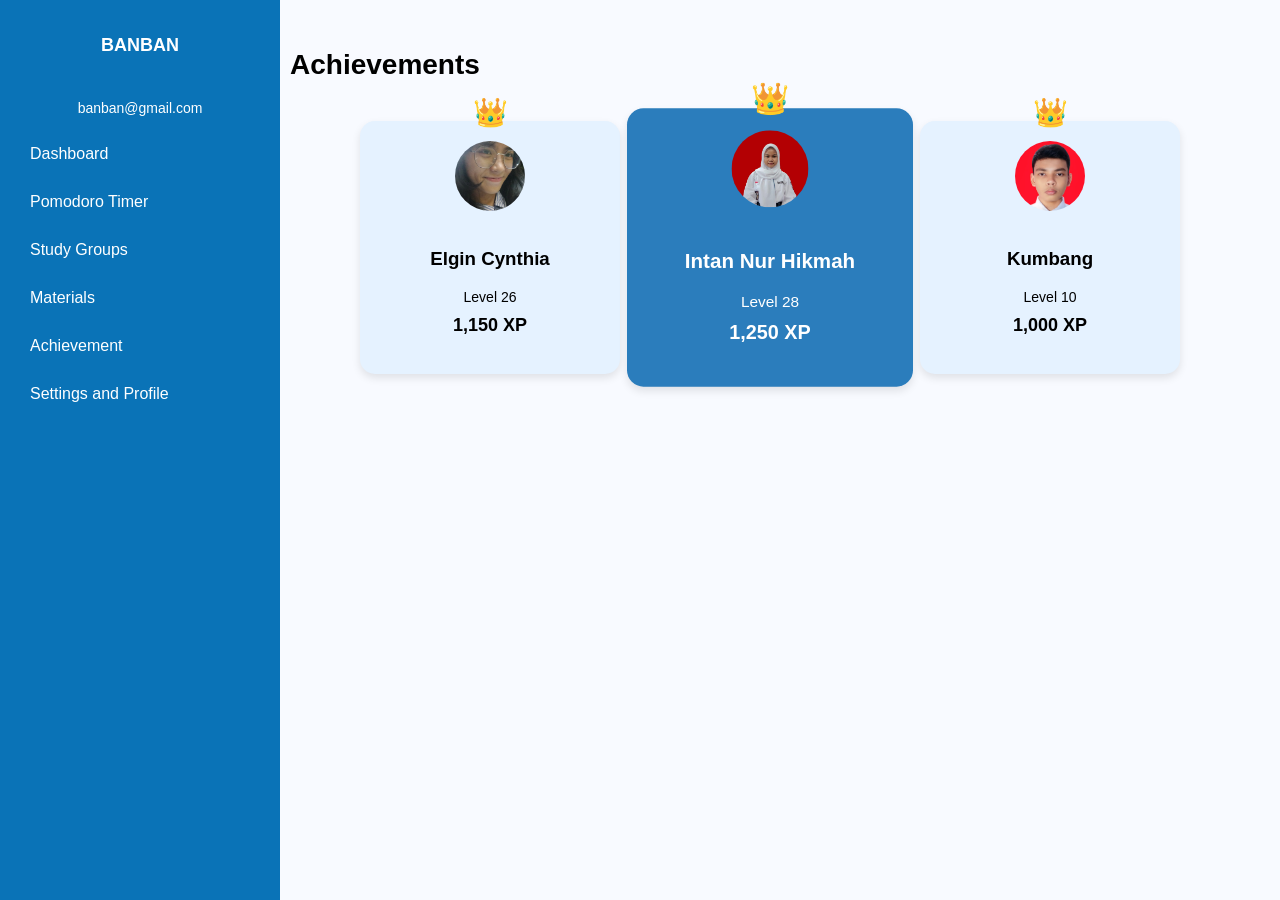
==== commit 98a366aa: "Add files via upload" ====
--- a/Achivement.html
+++ b/Achivement.html
@@ -1,1270 +1,159 @@
 <!DOCTYPE html>
 <html lang="id">
   <head>
-    <meta charset="utf-8" />
-    <meta name="viewport" content="width=device-width,initial-scale=1" />
+    <meta charset="UTF-8" />
+    <meta name="viewport" content="width=device-width, initial-scale=1.0" />
     <title>Achievements — BANBAN</title>
 
-    <!-- FontAwesome untuk ikon (CDN) -->
+    <!-- FontAwesome untuk ikon -->
     <link
       rel="stylesheet"
       href="https://cdnjs.cloudflare.com/ajax/libs/font-awesome/6.4.0/css/all.min.css"
     />
 
     <style>
-      :root {
-        --sidebar-w: 240px;
-        --blue: #0a73b7;
-        --nav-blue: #0a66a3;
-        --accent: #0f4d92;
-        --accent-2: #1d4ed8;
-        --muted: #6b7280;
-        --card-bg: #ffffff;
-        --glass: rgba(255, 255, 255, 0.85);
-        --radius: 14px;
-        --shadow-lg: 0 20px 40px rgba(16, 24, 40, 0.08);
-        --shadow-sm: 0 4px 12px rgba(16, 24, 40, 0.04);
-        --success: #10b981;
-        --gold: #ffc107;
-        --silver: #c0c0c0;
-        --bronze: #cd7f32;
-      }
-      * {
-        box-sizing: border-box;
-      }
-      html,
       body {
-        height: 100%;
         margin: 0;
-        font-family: Inter, "Segoe UI", Roboto, Arial, sans-serif;
-        background: linear-gradient(180deg, #f6fbff, #f3f7fb);
-        color: #071433;
-      }
-      a {
-        color: inherit;
-      }
-      button {
-        font-family: inherit;
-        transition: all 0.2s ease;
+        font-family: Arial, sans-serif;
+        background: #f8faff;
       }
 
-      /* app layout */
-      .app {
+      .sidebar {
+        width: 240px;
+        height: 100vh;
+        background: #0a73b7;
+        color: #fff;
+        position: fixed;
+        top: 0;
+        left: 0;
         display: flex;
-        min-height: 100vh;
+        flex-direction: column;
+        padding: 20px;
       }
 
-      /* ============= Sidebar (DO NOT CHANGE CONTENT) ============= */
-      .sidebar {
-        width: var(--sidebar-w);
-        background: var(--nav-blue);
-        color: #fff;
-        padding: 20px;
-        display: flex;
-        flex-direction: column;
-      }
-      .logo {
-        display: flex;
-        align-items: center;
-        justify-content: center;
-        margin-bottom: 12px;
-      }
-      .logo img {
-        width: 120px;
-      }
-      .email {
-        font-size: 14px;
+      .sidebar h2 {
+        font-size: 18px;
+        margin-bottom: 30px;
         text-align: center;
-        margin-bottom: 18px;
-        opacity: 0.95;
-      }
-      .menu {
-        list-style: none;
-        padding: 0;
-        margin: 0;
-        flex-grow: 1;
-      }
-      .menu li {
-        margin: 8px 0;
-      }
-      .menu a {
-        display: flex;
-        align-items: center;
-        gap: 10px;
-        padding: 10px;
-        border-radius: 8px;
-        text-decoration: none;
-        color: white;
-        font-size: 15px;
-        transition: all 0.2s ease;
-      }
-      .menu a:hover,
-      .menu a.active {
-        background: #1e90ff;
-        transform: translateX(4px);
-      }
-      .features {
-        background: #044c6d;
-        padding: 10px;
-        border-radius: 10px;
-        text-align: center;
-        margin-top: auto;
-      }
-      .features span {
-        background: #ff4b4b;
-        color: #fff;
-        padding: 3px 6px;
-        border-radius: 6px;
-        margin-left: 8px;
-        font-size: 12px;
       }
 
-      /* ============= Main content ============= */
-      .main {
-        flex: 1;
-        padding: 28px;
-        min-width: 0;
-        overflow: auto;
+      .sidebar a {
+        color: #fff;
+        text-decoration: none;
+        padding: 10px;
+        display: block;
+        margin: 5px 0;
+        border-radius: 8px;
+        transition: 0.3s;
       }
 
-      .header {
-        display: flex;
-        align-items: center;
-        gap: 18px;
-        justify-content: space-between;
-        margin-bottom: 20px;
-      }
-      .title {
-        font-size: 34px;
-        color: var(--accent-2);
-        font-weight: 700;
-        margin: 0;
-      }
-      .subtitle {
-        color: var(--muted);
-        margin-top: 6px;
-        font-size: 15px;
-      }
-      .controls {
-        display: flex;
-        gap: 10px;
-        align-items: center;
+      .sidebar a:hover {
+        background: rgba(255, 255, 255, 0.2);
       }
 
-      .controls input[type="search"] {
-        padding: 10px 14px;
-        border-radius: 999px;
-        border: 1px solid rgba(15, 77, 146, 0.08);
-        width: 340px;
-        outline: none;
-        box-shadow: 0 8px 20px rgba(16, 24, 40, 0.04);
-        transition: all 0.3s ease;
-      }
-      .controls input[type="search"]:focus {
-        box-shadow: 0 0 0 3px rgba(29, 78, 216, 0.15);
-        border-color: var(--accent-2);
-      }
-      .controls .btn {
-        padding: 10px 16px;
-        border-radius: 10px;
-        border: 0;
-        cursor: pointer;
-        font-weight: 700;
-        transition: all 0.2s ease;
-      }
-      .btn.ghost {
-        background: transparent;
-        border: 1px solid rgba(15, 77, 146, 0.12);
-        color: var(--accent-2);
-      }
-      .btn.ghost:hover {
-        background: rgba(15, 77, 146, 0.05);
-      }
-      .btn.primary {
-        background: var(--accent-2);
-        color: white;
-        box-shadow: 0 10px 30px rgba(29, 78, 216, 0.12);
-      }
-      .btn.primary:hover {
-        transform: translateY(-2px);
-        box-shadow: 0 14px 40px rgba(29, 78, 216, 0.2);
+      .content {
+        margin-left: 260px;
+        padding: 30px;
       }
 
-      /* achievement area */
-      .achievements-wrap {
+      .content h1 {
+        font-size: 28px;
+        margin-bottom: 40px;
+      }
+
+      .achievements {
         display: flex;
+        justify-content: center;
         align-items: flex-end;
-        justify-content: center;
-        gap: 36px;
-        margin-top: 18px;
-        flex-wrap: wrap;
+        gap: 20px;
       }
 
       .card {
-        width: 260px;
-        border-radius: 14px;
-        padding: 26px 20px 18px;
-        color: white;
+        width: 220px;
+        padding: 20px;
+        text-align: center;
+        background: #e5f2ff;
+        border-radius: 15px;
+        box-shadow: 0 4px 8px rgba(0, 0, 0, 0.1);
         position: relative;
-        display: flex;
-        flex-direction: column;
-        align-items: center;
-        gap: 8px;
-        box-shadow: var(--shadow-lg);
-        transition: transform 0.18s ease, box-shadow 0.18s ease;
-      }
-      .card:hover {
-        transform: translateY(-8px);
-        box-shadow: 0 26px 60px rgba(12, 44, 80, 0.12);
       }
 
-      /* first/second/third styling */
-      .card.first {
-        background: linear-gradient(180deg, #0b67b2, #235ea8);
-        transform: scale(1.07) translateY(-6px);
-        z-index: 3;
-      }
-      .card.second {
-        background: linear-gradient(180deg, #06b6d4, #0da7bd);
-      }
-      .card.third {
-        background: linear-gradient(180deg, #a7e8f9, #bfeffc);
-        color: #023047;
+      .card img {
+        width: 70px;
+        height: 70px;
+        border-radius: 50%;
+        object-fit: cover;
+        margin-bottom: 15px;
       }
 
-      /* profile avatar & crown */
-      .avatar-wrap {
-        position: relative;
-        margin-top: -56px;
-      }
-      .avatar {
-        width: 100px;
-        height: 100px;
-        border-radius: 50%;
-        border: 6px solid white;
-        object-fit: cover;
-        display: block;
-        box-shadow: 0 8px 18px rgba(12, 44, 80, 0.12);
-      }
       .crown {
         position: absolute;
-        width: 56px;
+        top: -25px;
         left: 50%;
         transform: translateX(-50%);
-        top: -34px;
-        pointer-events: none;
-        filter: drop-shadow(0 8px 12px rgba(0, 0, 0, 0.15));
+        font-size: 28px;
       }
 
-      /* content text inside card */
-      .card h3 {
-        margin: 10px 0 2px 0;
-        font-size: 18px;
-        font-weight: 700;
-        text-align: center;
-      }
-      .card .level {
-        font-size: 13px;
-        opacity: 0.95;
-        margin-bottom: 8px;
-      }
-      .xp {
-        font-weight: 800;
-        font-size: 18px;
-        margin-top: 6px;
+      .first {
+        background: #2b7dbc;
+        color: #fff;
+        transform: scale(1.1);
       }
 
-      /* medal icon box (left card) */
-      .icon-box {
-        width: 64px;
-        height: 64px;
-        border-radius: 12px;
-        background: rgba(255, 255, 255, 0.12);
-        display: flex;
-        align-items: center;
-        justify-content: center;
-        margin-top: 8px;
-      }
-      .icon-box i {
-        font-size: 28px;
-        color: white;
-        opacity: 0.95;
+      .level {
+        font-size: 14px;
+        margin: 5px 0;
       }
 
-      /* badges & actions */
-      .card-actions {
-        display: flex;
-        gap: 8px;
-        margin-top: 8px;
-      }
-      .small-btn {
-        padding: 8px 10px;
-        border-radius: 8px;
-        border: 0;
-        cursor: pointer;
-        font-weight: 700;
-        background: rgba(255, 255, 255, 0.12);
-        color: white;
-        transition: all 0.2s ease;
-      }
-      .small-btn:hover {
-        background: rgba(255, 255, 255, 0.22);
-        transform: scale(1.05);
-      }
-
-      /* progress / subtle info */
-      .progress {
-        width: 100%;
-        height: 8px;
-        border-radius: 999px;
-        background: rgba(255, 255, 255, 0.12);
-        overflow: hidden;
+      .xp {
+        font-size: 18px;
+        font-weight: bold;
         margin-top: 10px;
-      }
-      .progress > i {
-        display: block;
-        height: 100%;
-        background: linear-gradient(90deg, #ffd166, #ff7a7a);
-        width: 0%;
-        transition: width 1s cubic-bezier(0.2, 0.9, 0.3, 1);
-      }
-
-      /* top crown labels */
-      .leader-label {
-        position: absolute;
-        top: -66px;
-        left: 50%;
-        transform: translateX(-50%);
-        text-align: center;
-        width: 120px;
-      }
-
-      /* utilities row below */
-      .util-row {
-        display: flex;
-        justify-content: center;
-        gap: 12px;
-        margin-top: 34px;
-        flex-wrap: wrap;
-      }
-
-      /* additional user cards */
-      .other-users {
-        display: flex;
-        flex-wrap: wrap;
-        justify-content: center;
-        gap: 16px;
-        margin-top: 24px;
-      }
-
-      .user-card {
-        display: flex;
-        align-items: center;
-        gap: 12px;
-        padding: 12px 16px;
-        background: white;
-        border-radius: 12px;
-        box-shadow: var(--shadow-sm);
-        width: 260px;
-        transition: all 0.2s ease;
-        cursor: pointer;
-      }
-
-      .user-card:hover {
-        transform: translateY(-3px);
-        box-shadow: var(--shadow-lg);
-      }
-
-      .user-avatar {
-        width: 50px;
-        height: 50px;
-        border-radius: 50%;
-        object-fit: cover;
-      }
-
-      .user-info {
-        flex: 1;
-      }
-
-      .user-name {
-        font-weight: 600;
-        font-size: 15px;
-        margin-bottom: 4px;
-      }
-
-      .user-level {
-        font-size: 13px;
-        color: var(--muted);
-      }
-
-      .user-xp {
-        font-weight: 700;
-        color: var(--accent-2);
-        font-size: 14px;
-      }
-
-      /* responsive */
-      @media (max-width: 1100px) {
-        .controls input[type="search"] {
-          width: 220px;
-        }
-        .achievements-wrap {
-          gap: 18px;
-        }
-      }
-      @media (max-width: 760px) {
-        .app {
-          flex-direction: column;
-        }
-        .sidebar {
-          width: 100%;
-          display: flex;
-          flex-direction: row;
-          align-items: center;
-          gap: 12px;
-          padding: 12px;
-        }
-        .logo img {
-          width: 80px;
-        }
-        .main {
-          padding: 16px;
-        }
-        .achievements-wrap {
-          flex-direction: column;
-          align-items: center;
-        }
-        .card {
-          width: 86%;
-          max-width: 420px;
-        }
-        .leader-label {
-          top: -46px;
-          width: 100px;
-        }
-        .header {
-          flex-direction: column;
-          align-items: flex-start;
-        }
-        .controls {
-          width: 100%;
-          justify-content: space-between;
-        }
-      }
-
-      /* modal */
-      .modal-backdrop {
-        position: fixed;
-        inset: 0;
-        background: rgba(3, 6, 23, 0.5);
-        display: none;
-        align-items: center;
-        justify-content: center;
-        z-index: 80;
-        backdrop-filter: blur(4px);
-      }
-      .modal {
-        background: var(--card-bg);
-        border-radius: 16px;
-        padding: 28px;
-        width: min(720px, 94%);
-        box-shadow: 0 28px 60px rgba(3, 6, 23, 0.3);
-        animation: modalFadeIn 0.3s ease;
-      }
-      @keyframes modalFadeIn {
-        from {
-          opacity: 0;
-          transform: scale(0.9);
-        }
-        to {
-          opacity: 1;
-          transform: scale(1);
-        }
-      }
-      .modal h4 {
-        margin: 0 0 8px 0;
-        font-size: 22px;
-      }
-      .modal .row {
-        display: flex;
-        gap: 12px;
-        align-items: center;
-      }
-      .modal .row .avatar {
-        width: 84px;
-        height: 84px;
-        border-width: 4px;
-      }
-
-      /* confetti small (emoji-based) */
-      .confetti-wrap {
-        position: fixed;
-        inset: 0;
-        pointer-events: none;
-        overflow: hidden;
-        z-index: 90;
-      }
-      .confetti {
-        position: absolute;
-        font-size: 22px;
-        transform: translateY(-40px) rotate(10deg);
-        animation: fall 1600ms linear forwards;
-      }
-      @keyframes fall {
-        0% {
-          transform: translateY(-20vh) rotate(0deg);
-          opacity: 1;
-        }
-        100% {
-          transform: translateY(110vh) rotate(720deg);
-          opacity: 0.02;
-        }
-      }
-
-      /* focus states */
-      button:focus,
-      .card:focus {
-        outline: 3px solid rgba(29, 78, 216, 0.12);
-        outline-offset: 3px;
-      }
-
-      /* toast notification */
-      .toast {
-        position: fixed;
-        bottom: 24px;
-        right: 24px;
-        background: var(--accent-2);
-        color: white;
-        padding: 12px 20px;
-        border-radius: 8px;
-        box-shadow: var(--shadow-lg);
-        z-index: 100;
-        display: flex;
-        align-items: center;
-        gap: 10px;
-        transform: translateY(100px);
-        opacity: 0;
-        transition: all 0.3s ease;
-      }
-
-      .toast.show {
-        transform: translateY(0);
-        opacity: 1;
-      }
-
-      /* loading indicator */
-      .loading {
-        display: flex;
-        justify-content: center;
-        align-items: center;
-        padding: 40px;
-      }
-
-      .spinner {
-        width: 40px;
-        height: 40px;
-        border: 4px solid rgba(29, 78, 216, 0.1);
-        border-left-color: var(--accent-2);
-        border-radius: 50%;
-        animation: spin 1s linear infinite;
-      }
-
-      @keyframes spin {
-        to {
-          transform: rotate(360deg);
-        }
-      }
-
-      /* achievement badges */
-      .badge {
-        display: inline-flex;
-        align-items: center;
-        gap: 6px;
-        padding: 4px 10px;
-        background: rgba(29, 78, 216, 0.08);
-        border-radius: 20px;
-        font-size: 12px;
-        font-weight: 600;
-        color: var(--accent-2);
-        margin-right: 8px;
-        margin-bottom: 8px;
-      }
-
-      .badge i {
-        font-size: 10px;
       }
     </style>
   </head>
   <body>
-    <div class="app">
-      <!-- SIDEBAR (preserve content exactly) -->
-      <aside class="sidebar" aria-label="Sidebar">
-        <div class="logo"><img src="logo.png" alt="logo" /></div>
-        <p class="email">BanBan@gmail.com</p>
-        <ul class="menu" role="navigation">
-          <li>
-            <a href="dashboard.html"><i class="fa fa-home"></i> Dashboard</a>
-          </li>
-          <li>
-            <a href="Timer.html"><i class="fa fa-clock"></i> Podomoro Timer</a>
-          </li>
-          <li>
-            <a href="studygroup.html"
-              ><i class="fa fa-users"></i> Study Groups</a
-            >
-          </li>
-          <li>
-            <a href="#"><i class="fa fa-book"></i> Materials</a>
-          </li>
-          <li>
-            <a class="active" href="Achivement.html"
-              ><i class="fa fa-trophy"></i> Achievement</a
-            >
-          </li>
-          <li>
-            <a href="#"><i class="fa fa-cog"></i> Settings and profile</a>
-          </li>
-        </ul>
-        <div class="features">Features <span>NEW</span></div>
-      </aside>
+    <!-- Sidebar -->
+    <div class="sidebar">
+      <h2>BANBAN</h2>
+      <p style="font-size: 14px; text-align:center;">banban@gmail.com</p>
+      <a href="#">Dashboard</a>
+      <a href="#">Pomodoro Timer</a>
+      <a href="#">Study Groups</a>
+      <a href="#">Materials</a>
+      <a href="#">Achievement</a>
+      <a href="#">Settings and Profile</a>
+    </div>
 
-      <!-- MAIN -->
-      <main class="main" id="main">
-        <div class="header">
-          <div>
-            <h1 class="title">Achievements</h1>
-            <div class="subtitle">
-              Leaderboard dan pencapaian terbaik — rayakan kontributor teratas.
-            </div>
-          </div>
-
-          <div class="controls" role="toolbar" aria-label="controls">
-            <input
-              id="searchInput"
-              type="search"
-              placeholder="Cari nama..."
-              aria-label="Cari users"
-            />
-            <button id="sortBtn" class="btn ghost" title="Sort">
-              Sort: Top XP
-            </button>
-            <button id="exportBtn" class="btn primary" title="Export CSV">
-              Export CSV
-            </button>
-          </div>
+    
+    <div class="content">
+      <h1>Achievements</h1>
+      <div class="achievements">
+       
+        <div class="card">
+          <div class="crown">👑</div>
+          <img src="elgin.jpg" alt="elgin" />
+          <h3>Elgin Cynthia </h3>
+          <p class="level">Level 26</p>
+          <p class="xp">1,150 XP</p>
         </div>
 
-        <!-- Achievements cards -->
-        <section class="achievements-wrap" id="cardsWrap" aria-live="polite">
-          <!-- cards injected by JS -->
-        </section>
+        <div class="card first">
+          <div class="crown">👑</div>
+          <img src="intan.jpg" alt="intankirre/DemosKir24/struktur/elgin.jpg" />
+          <h3>Intan Nur Hikmah</h3>
+          <p class="level">Level 28</p>
+          <p class="xp">1,250 XP</p>
+        </div>
 
-        <!-- Additional users section -->
-        <section class="other-users" id="otherUsers" aria-live="polite">
-          <!-- other users injected by JS -->
-        </section>
-
-        <div class="util-row" aria-hidden="true">
-          <small class="muted"
-            >Tip: klik nama untuk lihat detail / share / download
-            sertifikat</small
-          >
+        <div class="card">
+          <div class="crown">👑</div>
+          <img src="ilham.jpg" alt="ilham" />
+          <h3>Kumbang</h3>
+          <p class="level">Level 10</p>
+          <p class="xp">1,000 XP</p>
         </div>
-      </main>
-    </div>
-
-    <!-- modal -->
-    <div
-      class="modal-backdrop"
-      id="modalBackdrop"
-      role="dialog"
-      aria-modal="true"
-      aria-hidden="true"
-    >
-      <div class="modal" role="document" aria-labelledby="modalTitle">
-        <div
-          style="
-            display: flex;
-            justify-content: space-between;
-            align-items: center;
-          "
-        >
-          <h4 id="modalTitle">Detail Achievement</h4>
-          <button id="modalClose" class="btn ghost" aria-label="Close">
-            Close
-          </button>
-        </div>
-        <div
-          style="
-            display: flex;
-            gap: 12px;
-            margin-top: 12px;
-            align-items: center;
-          "
-        >
-          <img
-            id="modalAvatar"
-            class="avatar"
-            src=""
-            alt="avatar"
-            style="
-              width: 84px;
-              height: 84px;
-              border-radius: 50%;
-              object-fit: cover;
-              border: 4px solid #fff;
-            "
-          />
-          <div>
-            <div id="modalName" style="font-weight: 800; font-size: 18px">
-              Name
-            </div>
-            <div id="modalLevel" class="muted" style="margin-top: 6px">
-              Level
-            </div>
-            <div id="modalXP" style="margin-top: 8px; font-weight: 800">
-              0 XP
-            </div>
-            <div style="margin-top: 10px">
-              <button id="celebrateBtn" class="btn primary">
-                Celebrate 🎉
-              </button>
-              <button id="downloadCert" class="btn ghost">
-                Download Certificate
-              </button>
-            </div>
-          </div>
-        </div>
-        <div style="margin-top: 12px" id="modalBio" class="muted">
-          Bio / notes tentang user akan muncul di sini.
-        </div>
-        <div id="modalBadges" style="margin-top: 16px"></div>
       </div>
     </div>
-
-    <!-- confetti container -->
-    <div class="confetti-wrap" id="confettiWrap" aria-hidden="true"></div>
-
-    <!-- toast notification -->
-    <div class="toast" id="toast">
-      <i class="fa fa-check-circle"></i>
-      <span id="toastMessage">Action completed successfully</span>
-    </div>
-
-    <script>
-      /* ------------- Data (can be replaced with API) ------------- */
-      const users = [
-        {
-          id: "u1",
-          name: "Sintia Nur Nia",
-          level: 28,
-          xp: 1250,
-          avatar:
-            "https://images.unsplash.com/photo-1544005313-94ddf0286df2?q=80&w=400&auto=format&fit=crop",
-          bio: "Top contributor in Computer Science. Active in coding challenges and community support.",
-          badges: ["Top Contributor", "Coding Expert", "Community Helper"],
-        },
-        {
-          id: "u2",
-          name: "Kaila Fahranas",
-          level: 28,
-          xp: 1150,
-          avatar:
-            "https://images.unsplash.com/photo-1545996124-1b3b4d7b22f6?q=80&w=400&auto=format&fit=crop",
-          bio: "Active in coding challenges and study groups. Always helping others.",
-          badges: ["Study Group Leader", "Problem Solver"],
-        },
-        {
-          id: "u3",
-          name: "Warrahma S.I",
-          level: 10,
-          xp: 1000,
-          avatar:
-            "https://images.unsplash.com/photo-1547425260-76bcadfb4f2c?q=80&w=400&auto=format&fit=crop",
-          bio: "Great at community support and material contributions.",
-          badges: ["Material Contributor", "Community Helper"],
-        },
-        {
-          id: "u4",
-          name: "Rizky Pratama",
-          level: 15,
-          xp: 850,
-          avatar:
-            "https://images.unsplash.com/photo-1507003211169-0a1dd7228f2d?q=80&w=400&auto=format&fit=crop",
-          bio: "Active learner with consistent progress.",
-          badges: ["Consistent Learner"],
-        },
-        {
-          id: "u5",
-          name: "Sari Dewi",
-          level: 12,
-          xp: 720,
-          avatar:
-            "https://images.unsplash.com/photo-1494790108755-2616b612b786?q=80&w=400&auto=format&fit=crop",
-          bio: "Enthusiastic participant in study groups.",
-          badges: ["Study Group Participant"],
-        },
-      ];
-
-      /* clone and compute ranking */
-      let leaderboard = users.slice().sort((a, b) => b.xp - a.xp);
-
-      /* ---------- helpers ---------- */
-      const $ = (s) => document.querySelector(s);
-      const $$ = (s) => Array.from(document.querySelectorAll(s));
-      function el(tag, props = {}, children = []) {
-        const e = document.createElement(tag);
-        Object.assign(e, props);
-        (Array.isArray(children) ? children : [children]).forEach((c) => {
-          if (typeof c === "string") e.appendChild(document.createTextNode(c));
-          else if (c) e.appendChild(c);
-        });
-        return e;
-      }
-      function formatXP(n) {
-        return n.toLocaleString("en-US") + " XP";
-      }
-
-      /* ---------- toast notification ---------- */
-      function showToast(message) {
-        const toast = $("#toast");
-        $("#toastMessage").textContent = message;
-        toast.classList.add("show");
-
-        setTimeout(() => {
-          toast.classList.remove("show");
-        }, 3000);
-      }
-
-      /* ---------- render cards ---------- */
-      const cardsWrap = $("#cardsWrap");
-      const otherUsersWrap = $("#otherUsers");
-
-      function renderCards(list) {
-        cardsWrap.innerHTML = "";
-        otherUsersWrap.innerHTML = "";
-
-        // Show loading state if no data
-        if (list.length === 0) {
-          cardsWrap.innerHTML =
-            '<div class="loading"><div class="spinner"></div></div>';
-          return;
-        }
-
-        // Ensure top 3 arranged: second (left), first (center), third (right) visually like mock
-        // We will pick top3 in order: [1st,2nd,3rd] but render as [2nd,1st,3rd]
-        const top3 = list.slice(0, 3);
-        if (top3.length < 3) {
-          // basic fallback
-          top3.push(...Array(3 - top3.length).fill(null));
-        }
-
-        // map to render order left-centre-right
-        const order = [1, 0, 2];
-        order.forEach((idx, pos) => {
-          const u = top3[idx];
-          if (!u) return;
-          const card = createCard(
-            u,
-            idx === 0 ? "first" : idx === 1 ? "second" : "third"
-          );
-          cardsWrap.appendChild(card);
-        });
-
-        // Render other users
-        if (list.length > 3) {
-          list.slice(3).forEach((u) => {
-            const userCard = createUserCard(u);
-            otherUsersWrap.appendChild(userCard);
-          });
-        }
-      }
-
-      function createCard(user, sizeClass) {
-        // sizeClass: 'first','second','third' (affects styling)
-        const card = el("article", {
-          className: "card " + sizeClass,
-          role: "button",
-          tabIndex: 0,
-          "aria-label": user.name + " — " + user.xp + " XP",
-        });
-        // leader label + crown placement for center
-        const leaderLabel = el("div", { className: "leader-label" }, []);
-        // crown svg (inline) to match mock
-        const crownSvg = el("img", {
-          src: "https://cdn-icons-png.flaticon.com/512/2583/2583344.png",
-          className: "crown",
-          alt: "crown",
-        });
-        // avatar
-        const avatarWrap = el("div", { className: "avatar-wrap" }, []);
-        const avatar = el("img", {
-          src: user.avatar,
-          className: "avatar",
-          alt: user.name + " avatar",
-        });
-        avatarWrap.appendChild(avatar);
-
-        // Only show crown for first place
-        if (sizeClass === "first") {
-          avatarWrap.appendChild(crownSvg);
-        }
-
-        // Icon box for left card (medal)
-        const iconBox = el("div", { className: "icon-box" }, [
-          el("i", { className: "fa fa-award" }),
-        ]);
-
-        const nameH = el("h3", {}, [user.name]);
-        const levelP = el("div", { className: "level" }, [
-          "Level " + user.level,
-        ]);
-        const xpP = el("div", { className: "xp" }, [formatXP(user.xp)]);
-
-        // progress bar (visual)
-        const progress = el("div", { className: "progress" }, [
-          el("i", { style: "width:0%" }),
-        ]);
-        // actions
-        const actions = el("div", { className: "card-actions" }, []);
-        const viewBtn = el(
-          "button",
-          { className: "small-btn", title: "View detail" },
-          ["View"]
-        );
-        const favBtn = el(
-          "button",
-          {
-            className: "small-btn",
-            "aria-pressed": "false",
-            title: "Mark favorite",
-          },
-          [el("i", { className: "fa fa-heart" })]
-        );
-        const shareBtn = el(
-          "button",
-          { className: "small-btn", title: "Share" },
-          [el("i", { className: "fa fa-share" })]
-        );
-
-        actions.appendChild(viewBtn);
-        actions.appendChild(favBtn);
-        actions.appendChild(shareBtn);
-
-        // institution: left/right/middle decide icon vs nothing
-        if (sizeClass === "second") card.appendChild(iconBox);
-        card.appendChild(avatarWrap);
-        card.appendChild(nameH);
-        card.appendChild(levelP);
-        card.appendChild(xpP);
-        card.appendChild(progress);
-        card.appendChild(actions);
-
-        // event listeners
-        card.addEventListener("click", () => openModal(user.id));
-        card.addEventListener("keydown", (e) => {
-          if (e.key === "Enter" || e.key === " ") {
-            e.preventDefault();
-            openModal(user.id);
-          }
-        });
-
-        viewBtn.addEventListener("click", (ev) => {
-          ev.stopPropagation();
-          openModal(user.id);
-        });
-        shareBtn.addEventListener("click", (ev) => {
-          ev.stopPropagation();
-          shareUser(user);
-        });
-        favBtn.addEventListener("click", (ev) => {
-          ev.stopPropagation();
-          toggleFavorite(user.id, favBtn);
-        });
-
-        // animate counters and progress fill using requestAnimationFrame
-        requestAnimationFrame(() => {
-          xpP.textContent = formatXP(0);
-          animateNumber(xpP, user.xp, 900);
-          const fill = progress.querySelector("i");
-          const pct = Math.round((user.xp / 1500) * 100);
-          // cap between 5 and 100
-          const targetPct = Math.max(6, Math.min(100, pct));
-          setTimeout(() => {
-            fill.style.width = targetPct + "%";
-          }, 100);
-        });
-
-        return card;
-      }
-
-      function createUserCard(user) {
-        const userCard = el(
-          "div",
-          { className: "user-card", role: "button", tabIndex: 0 },
-          []
-        );
-
-        const avatar = el("img", {
-          src: user.avatar,
-          className: "user-avatar",
-          alt: user.name + " avatar",
-        });
-        const userInfo = el("div", { className: "user-info" }, []);
-        const userName = el("div", { className: "user-name" }, [user.name]);
-        const userLevel = el("div", { className: "user-level" }, [
-          "Level " + user.level,
-        ]);
-        const userXP = el("div", { className: "user-xp" }, [formatXP(user.xp)]);
-
-        userInfo.appendChild(userName);
-        userInfo.appendChild(userLevel);
-        userCard.appendChild(avatar);
-        userCard.appendChild(userInfo);
-        userCard.appendChild(userXP);
-
-        userCard.addEventListener("click", () => openModal(user.id));
-        userCard.addEventListener("keydown", (e) => {
-          if (e.key === "Enter" || e.key === " ") {
-            e.preventDefault();
-            openModal(user.id);
-          }
-        });
-
-        return userCard;
-      }
-
-      /* animate number function */
-      function animateNumber(el, to, ms = 800) {
-        const start = 0;
-        const startTime = performance.now();
-        (function step(now) {
-          const t = Math.min(1, (now - startTime) / ms);
-          const val = Math.round(start + (to - start) * t);
-          el.textContent = val.toLocaleString("en-US") + " XP";
-          if (t < 1) requestAnimationFrame(step);
-        })(performance.now());
-      }
-
-      /* ---------- favorites persistence ---------- */
-      const FAV_KEY = "achv_favs_v1";
-      function toggleFavorite(id, btn) {
-        const favs = JSON.parse(localStorage.getItem(FAV_KEY) || "[]");
-        const idx = favs.indexOf(id);
-        if (idx === -1) {
-          favs.push(id);
-          btn.style.background = "rgba(255,255,255,0.22)";
-          btn.setAttribute("aria-pressed", "true");
-          showToast("Added to favorites");
-        } else {
-          favs.splice(idx, 1);
-          btn.style.background = "rgba(255,255,255,0.12)";
-          btn.setAttribute("aria-pressed", "false");
-          showToast("Removed from favorites");
-        }
-        localStorage.setItem(FAV_KEY, JSON.stringify(favs));
-      }
-
-      /* ---------- modal & interactions ---------- */
-      const modalBackdrop = $("#modalBackdrop");
-      const modalTitle = $("#modalTitle");
-      const modalName = $("#modalName");
-      const modalLevel = $("#modalLevel");
-      const modalXP = $("#modalXP");
-      const modalAvatar = $("#modalAvatar");
-      const modalBio = $("#modalBio");
-      const modalBadges = $("#modalBadges");
-      const celebrateBtn = $("#celebrateBtn");
-      const downloadCert = $("#downloadCert");
-      const confettiWrap = $("#confettiWrap");
-
-      function openModal(id) {
-        const user = leaderboard.find((u) => u.id === id);
-        if (!user) return;
-        modalBackdrop.style.display = "flex";
-        modalBackdrop.setAttribute("aria-hidden", "false");
-        modalTitle.textContent = "Achievement — " + user.name;
-        modalName.textContent = user.name;
-        modalLevel.textContent = "Level " + user.level;
-        modalXP.textContent = user.xp + " XP";
-        modalAvatar.src = user.avatar;
-        modalBio.textContent = user.bio || "No description available.";
-
-        // Render badges
-        modalBadges.innerHTML = "";
-        if (user.badges && user.badges.length > 0) {
-          user.badges.forEach((badge) => {
-            const badgeEl = el("span", { className: "badge" }, [
-              el("i", { className: "fa fa-award" }),
-              badge,
-            ]);
-            modalBadges.appendChild(badgeEl);
-          });
-        }
-
-        // attach actions
-        celebrateBtn.onclick = () => {
-          spawnConfetti(18);
-        };
-        downloadCert.onclick = () => {
-          downloadCertificate(user);
-        };
-      }
-
-      $("#modalClose").addEventListener("click", closeModal);
-      modalBackdrop.addEventListener("click", (ev) => {
-        if (ev.target === modalBackdrop) closeModal();
-      });
-      document.addEventListener("keydown", (e) => {
-        if (e.key === "Escape") closeModal();
-      });
-
-      function closeModal() {
-        modalBackdrop.style.display = "none";
-        modalBackdrop.setAttribute("aria-hidden", "true");
-        // clear callbacks
-        celebrateBtn.onclick = null;
-        downloadCert.onclick = null;
-      }
-
-      /* ---------- confetti (emoji) ---------- */
-      function spawnConfetti(amount = 12) {
-        const emojis = ["🎉", "✨", "🏆", "🎈", "🥳"];
-        for (let i = 0; i < amount; i++) {
-          const node = document.createElement("div");
-          node.className = "confetti";
-          node.style.left = Math.random() * 100 + "vw";
-          node.style.top = -10 - Math.random() * 20 + "vh";
-          node.style.fontSize = 12 + Math.random() * 32 + "px";
-          node.textContent = emojis[Math.floor(Math.random() * emojis.length)];
-          confettiWrap.appendChild(node);
-          setTimeout(() => node.remove(), 1800 + Math.random() * 800);
-        }
-        showToast("Celebration started!");
-      }
-
-      /* ---------- share & export ---------- */
-      function shareUser(user) {
-        // simple share: copy text to clipboard
-        const text = `${user.name} — Level ${user.level} — ${user.xp} XP`;
-        if (navigator.clipboard) {
-          navigator.clipboard.writeText(text).then(
-            () => showToast("Profile copied to clipboard"),
-            () => showToast("Failed to copy to clipboard")
-          );
-        } else {
-          // Fallback for older browsers
-          const textArea = document.createElement("textarea");
-          textArea.value = text;
-          document.body.appendChild(textArea);
-          textArea.focus();
-          textArea.select();
-          try {
-            document.execCommand("copy");
-            showToast("Profile copied to clipboard");
-          } catch (err) {
-            showToast("Failed to copy to clipboard");
-          }
-          document.body.removeChild(textArea);
-        }
-      }
-
-      /* export CSV */
-      $("#exportBtn").addEventListener("click", () => {
-        const rows = [
-          ["Name", "Level", "XP"],
-          ...leaderboard.map((u) => [u.name, u.level, u.xp]),
-        ];
-        const csv = rows
-          .map((r) =>
-            r.map((c) => `"${String(c).replace(/"/g, '""')}"`).join(",")
-          )
-          .join("\n");
-        const blob = new Blob([csv], { type: "text/csv" });
-        const url = URL.createObjectURL(blob);
-        const a = document.createElement("a");
-        a.href = url;
-        a.download = "leaderboard.csv";
-        document.body.appendChild(a);
-        a.click();
-        a.remove();
-        URL.revokeObjectURL(url);
-        showToast("CSV exported successfully");
-      });
-
-      /* ---------- certificate (very simple PNG via canvas) ---------- */
-      function downloadCertificate(user) {
-        const canvas = document.createElement("canvas");
-        canvas.width = 1000;
-        canvas.height = 700;
-        const ctx = canvas.getContext("2d");
-        // background
-        ctx.fillStyle = "#ffffff";
-        ctx.fillRect(0, 0, canvas.width, canvas.height);
-        // heading
-        ctx.fillStyle = "#111827";
-        ctx.font = "bold 36px Inter, Arial";
-        ctx.fillText("Certificate of Achievement", 60, 120);
-        ctx.font = "600 22px Inter, Arial";
-        ctx.fillStyle = "#374151";
-        ctx.fillText(`This certifies that`, 60, 180);
-        ctx.font = "800 40px Inter, Arial";
-        ctx.fillStyle = "#0b67b2";
-        ctx.fillText(user.name, 60, 240);
-        ctx.font = "600 18px";
-        ctx.fillStyle = "#6b7280";
-        ctx.fillText(
-          `has reached Level ${user.level} with ${user.xp} XP`,
-          60,
-          290
-        );
-        ctx.fillStyle = "#0b67b2";
-        ctx.fillRect(60, 340, 260, 6); // accent
-        // small logo
-        const logo = new Image();
-        logo.crossOrigin = "anonymous";
-        logo.onload = () => {
-          ctx.drawImage(logo, canvas.width - 220, 40, 160, 80);
-          const link = document.createElement("a");
-          link.download = `${user.name.replaceAll(" ", "_")}_certificate.png`;
-          link.href = canvas.toDataURL("image/png");
-          link.click();
-          showToast("Certificate downloaded");
-        };
-        logo.onerror = () => {
-          const link = document.createElement("a");
-          link.download = `${user.name.replaceAll(" ", "_")}_certificate.png`;
-          link.href = canvas.toDataURL("image/png");
-          link.click();
-          showToast("Certificate downloaded");
-        };
-        logo.src = "logo.png";
-      }
-
-      /* ---------- search & sort UI ---------- */
-      $("#searchInput").addEventListener("input", (e) => {
-        const q = e.target.value.trim().toLowerCase();
-        let filtered = users.filter((u) => u.name.toLowerCase().includes(q));
-        leaderboard = filtered.sort((a, b) => b[sortMode] - a[sortMode]);
-        renderCards(leaderboard);
-      });
-
-      let sortMode = "xp"; // or 'level'
-      $("#sortBtn").addEventListener("click", () => {
-        sortMode = sortMode === "xp" ? "level" : "xp";
-        $("#sortBtn").textContent =
-          "Sort: " + (sortMode === "xp" ? "Top XP" : "Top Level");
-        leaderboard = leaderboard.sort((a, b) => b[sortMode] - a[sortMode]);
-        renderCards(leaderboard);
-      });
-
-      /* ---------- initial render ---------- */
-      renderCards(leaderboard);
-
-      /* ensure keyboard accessibility for exported buttons */
-      $("#exportBtn").addEventListener("keydown", (e) => {
-        if (e.key === "Enter") $("#exportBtn").click();
-      });
-    </script>
   </body>
 </html>
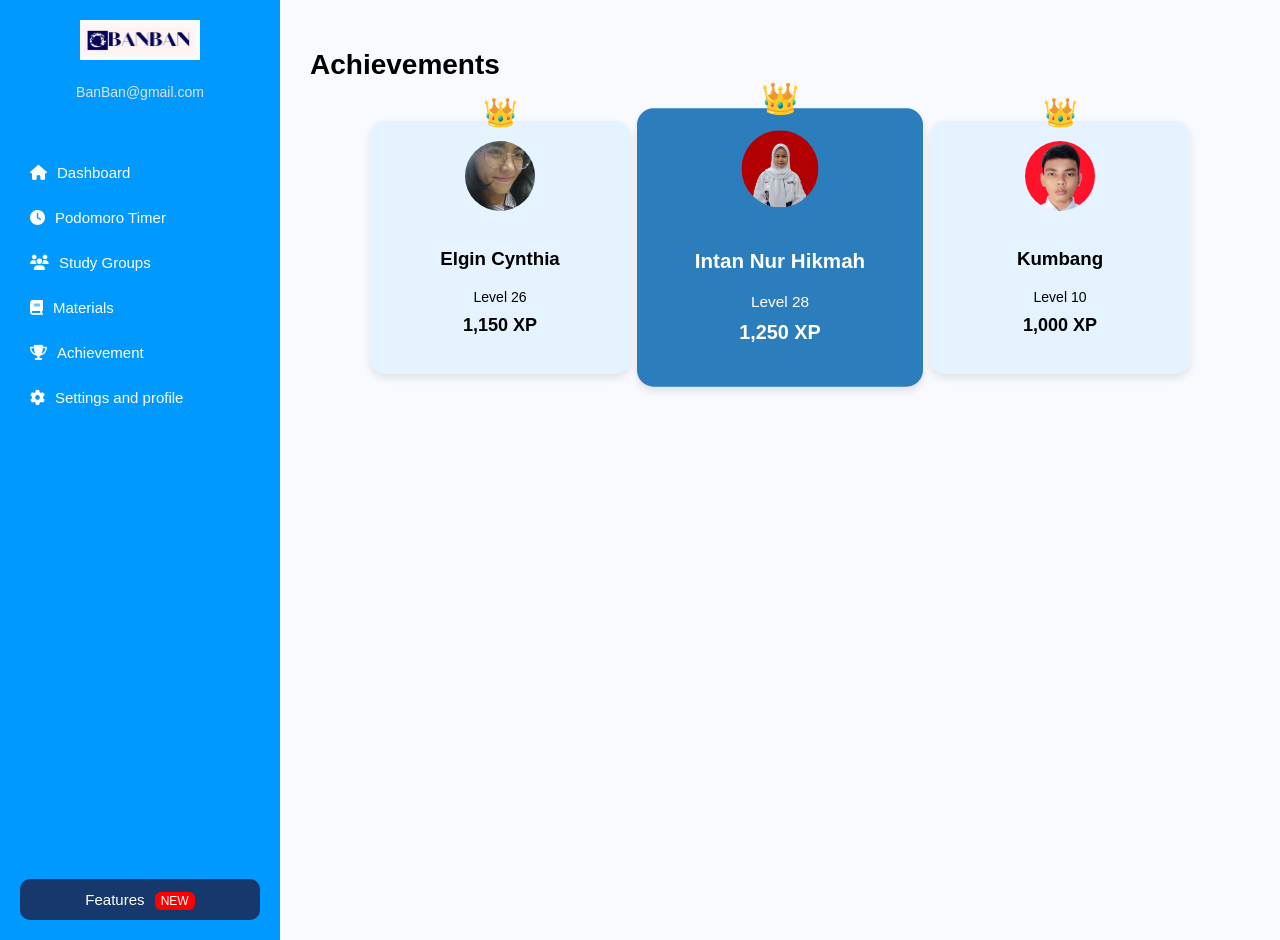
==== commit 6a216df1: "Add files via upload" ====
--- a/Achivement.html
+++ b/Achivement.html
@@ -4,148 +4,60 @@
     <meta charset="UTF-8" />
     <meta name="viewport" content="width=device-width, initial-scale=1.0" />
     <title>Achievements — BANBAN</title>
+    <link rel="stylesheet" href="Achivement.css">
 
-    <!-- FontAwesome untuk ikon -->
     <link
       rel="stylesheet"
-      href="https://cdnjs.cloudflare.com/ajax/libs/font-awesome/6.4.0/css/all.min.css"
-    />
+      href="https://cdnjs.cloudflare.com/ajax/libs/font-awesome/6.4.0/css/all.min.css">
+    
 
-    <style>
-      body {
-        margin: 0;
-        font-family: Arial, sans-serif;
-        background: #f8faff;
-      }
-
-      .sidebar {
-        width: 240px;
-        height: 100vh;
-        background: #0a73b7;
-        color: #fff;
-        position: fixed;
-        top: 0;
-        left: 0;
-        display: flex;
-        flex-direction: column;
-        padding: 20px;
-      }
-
-      .sidebar h2 {
-        font-size: 18px;
-        margin-bottom: 30px;
-        text-align: center;
-      }
-
-      .sidebar a {
-        color: #fff;
-        text-decoration: none;
-        padding: 10px;
-        display: block;
-        margin: 5px 0;
-        border-radius: 8px;
-        transition: 0.3s;
-      }
-
-      .sidebar a:hover {
-        background: rgba(255, 255, 255, 0.2);
-      }
-
-      .content {
-        margin-left: 260px;
-        padding: 30px;
-      }
-
-      .content h1 {
-        font-size: 28px;
-        margin-bottom: 40px;
-      }
-
-      .achievements {
-        display: flex;
-        justify-content: center;
-        align-items: flex-end;
-        gap: 20px;
-      }
-
-      .card {
-        width: 220px;
-        padding: 20px;
-        text-align: center;
-        background: #e5f2ff;
-        border-radius: 15px;
-        box-shadow: 0 4px 8px rgba(0, 0, 0, 0.1);
-        position: relative;
-      }
-
-      .card img {
-        width: 70px;
-        height: 70px;
-        border-radius: 50%;
-        object-fit: cover;
-        margin-bottom: 15px;
-      }
-
-      .crown {
-        position: absolute;
-        top: -25px;
-        left: 50%;
-        transform: translateX(-50%);
-        font-size: 28px;
-      }
-
-      .first {
-        background: #2b7dbc;
-        color: #fff;
-        transform: scale(1.1);
-      }
-
-      .level {
-        font-size: 14px;
-        margin: 5px 0;
-      }
-
-      .xp {
-        font-size: 18px;
-        font-weight: bold;
-        margin-top: 10px;
-      }
-    </style>
+   
   </head>
   <body>
-    <!-- Sidebar -->
+   
     <div class="sidebar">
-      <h2>BANBAN</h2>
-      <p style="font-size: 14px; text-align:center;">banban@gmail.com</p>
-      <a href="#">Dashboard</a>
-      <a href="#">Pomodoro Timer</a>
-      <a href="#">Study Groups</a>
-      <a href="#">Materials</a>
-      <a href="#">Achievement</a>
-      <a href="#">Settings and Profile</a>
+      <div class="logo">
+        <img src="banban.jpg" alt="BANBAN Logo" />
+      </div>
+      <p class="email">BanBan@gmail.com</p>
+      <ul class="menu">
+        <li><a href="#"><i class="fa fa-home"></i> Dashboard</a></li>
+        <li><a href="#"><i class="fa fa-clock"></i> Podomoro Timer</a></li>
+        <li><a href="#"><i class="fa fa-users"></i> Study Groups</a></li>
+        <li><a href="#"><i class="fa fa-book"></i> Materials</a></li>
+        <li><a href="#"><i class="fa fa-trophy"></i> Achievement</a></li>
+        <li><a href="#"><i class="fa fa-cog"></i> Settings and profile</a></li>
+      </ul>
+      <div class="features">
+        Features <span>NEW</span>
+      </div>
     </div>
 
     
-    <div class="content">
-      <h1>Achievements</h1>
+    <main class="main">
+      <header class="page-top">
+        <h1 class="page-title">Achievements</h1>
+      </header>
+
       <div class="achievements">
-       
+    
         <div class="card">
           <div class="crown">👑</div>
           <img src="elgin.jpg" alt="elgin" />
-          <h3>Elgin Cynthia </h3>
+          <h3>Elgin Cynthia</h3>
           <p class="level">Level 26</p>
           <p class="xp">1,150 XP</p>
         </div>
 
         <div class="card first">
           <div class="crown">👑</div>
-          <img src="intan.jpg" alt="intankirre/DemosKir24/struktur/elgin.jpg" />
+          <img src="intan.jpg" alt="intan" />
           <h3>Intan Nur Hikmah</h3>
           <p class="level">Level 28</p>
           <p class="xp">1,250 XP</p>
         </div>
 
+ 
         <div class="card">
           <div class="crown">👑</div>
           <img src="ilham.jpg" alt="ilham" />
@@ -154,6 +66,6 @@
           <p class="xp">1,000 XP</p>
         </div>
       </div>
-    </div>
+    </main>
   </body>
 </html>
--- a/Achivement.css
+++ b/Achivement.css
@@ -0,0 +1,146 @@
+  body {
+        margin: 0;
+        font-family: Arial, sans-serif;
+        background: #f8faff;
+        display: flex;
+      }
+
+
+      .sidebar {
+        width: 240px;
+        background: #0099ff;
+        color: white;
+        display: flex;
+        flex-direction: column;
+        padding: 20px;
+        min-height: 100vh;
+      }
+
+      .logo {
+        display: flex;
+        align-items: center;
+        justify-content: center;
+        margin-bottom: 10px;
+      }
+
+      .logo img {
+        width: 120px;
+      }
+
+      .email {
+        font-size: 14px;
+        text-align: center;
+        margin-bottom: 30px;
+        color: #e2e2e2;
+      }
+
+      .menu {
+        list-style: none;
+        flex-grow: 1;
+        padding: 0;
+      }
+
+      .menu li {
+        margin: 8px 0;
+      }
+
+      .menu a {
+        display: flex;
+        align-items: center;
+        gap: 10px;
+        padding: 10px;
+        border-radius: 8px;
+        text-decoration: none;
+        color: white;
+        font-size: 15px;
+        transition: 0.3s;
+      }
+
+      .menu a:hover,
+      .menu a.active {
+        background: #0a2f5c;
+      }
+
+      .features {
+        background: #16386d;
+        padding: 12px;
+        border-radius: 10px;
+        text-align: center;
+        font-size: 15px;
+        margin-top: 20px;
+      }
+
+      .features span {
+        background: red;
+        color: white;
+        font-size: 12px;
+        padding: 2px 6px;
+        border-radius: 6px;
+        margin-left: 6px;
+      }
+
+  
+      .main {
+        flex: 1;
+        padding: 30px;
+      }
+
+      .page-top {
+        margin-bottom: 40px;
+      }
+
+      .page-title {
+        font-size: 28px;
+        font-weight: bold;
+      }
+
+  
+      .achievements {
+        display: flex;
+        justify-content: center;
+        align-items: flex-end;
+        gap: 20px;
+      }
+
+      .card {
+        width: 220px;
+        padding: 20px;
+        text-align: center;
+        background: #e5f2ff;
+        border-radius: 15px;
+        box-shadow: 0 4px 8px rgba(0, 0, 0, 0.1);
+        position: relative;
+      }
+
+      .card img {
+        width: 70px;
+        height: 70px;
+        border-radius: 50%;
+        object-fit: cover;
+        margin-bottom: 15px;
+      }
+
+      .crown {
+        position: absolute;
+        top: -25px;
+        left: 50%;
+        transform: translateX(-50%);
+        font-size: 28px;
+      }
+
+      .first {
+        background: #2b7dbc;
+        color: #fff;
+        transform: scale(1.1);
+      }
+
+      .level {
+        font-size: 14px;
+        margin: 5px 0;
+      }
+
+      .xp {
+        font-size: 18px;
+        font-weight: bold;
+        margin-top: 10px;
+      }
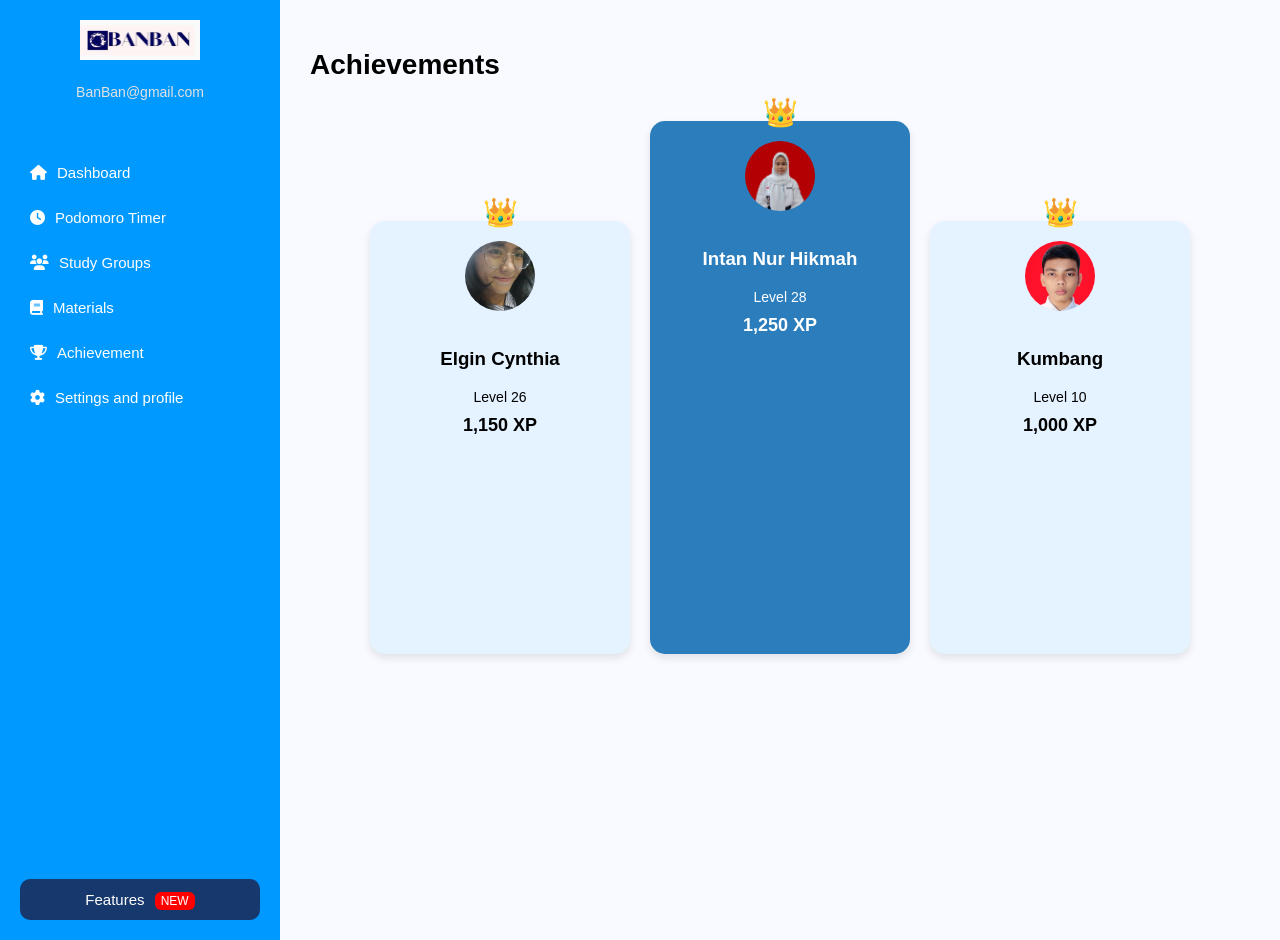
==== commit 60b640b8: "Update Achivement.html" ====
--- a/Achivement.html
+++ b/Achivement.html
@@ -21,12 +21,12 @@
       </div>
       <p class="email">BanBan@gmail.com</p>
       <ul class="menu">
-        <li><a href="#"><i class="fa fa-home"></i> Dashboard</a></li>
-        <li><a href="#"><i class="fa fa-clock"></i> Podomoro Timer</a></li>
-        <li><a href="#"><i class="fa fa-users"></i> Study Groups</a></li>
-        <li><a href="#"><i class="fa fa-book"></i> Materials</a></li>
-        <li><a href="#"><i class="fa fa-trophy"></i> Achievement</a></li>
-        <li><a href="#"><i class="fa fa-cog"></i> Settings and profile</a></li>
+        <li><a href="dashboard.html"><i class="fa fa-home"></i> Dashboard</a></li>
+        <li><a href="Timer.html"><i class="fa fa-clock"></i> Podomoro Timer</a></li>
+        <li><a href="studygroup.html"><i class="fa fa-users"></i> Study Groups</a></li>
+        <li><a href="materials.html"><i class="fa fa-book"></i> Materials</a></li>
+        <li><a href="Achivement.html"><i class="fa fa-trophy"></i> Achievement</a></li>
+        <li><a href="Profile.html"><i class="fa fa-cog"></i> Settings and profile</a></li>
       </ul>
       <div class="features">
         Features <span>NEW</span>
@@ -69,3 +69,4 @@
     </main>
   </body>
 </html>
+
--- a/Achivement.css
+++ b/Achivement.css
@@ -110,6 +110,27 @@
         border-radius: 15px;
         box-shadow: 0 4px 8px rgba(0, 0, 0, 0.1);
         position: relative;
+        padding-bottom: 200px;
+      }
+      
+
+       .cardi {
+        width: 220px;
+        padding: 20px;
+        text-align: center;
+        background: hsl(210, 83%, 58%);
+        border-radius: 15px;
+        box-shadow: 0 4px 8px rgba(0, 0, 0, 0.1);
+        position: relative;
+        padding-bottom: 250px;
+      }
+
+      .cardi img {
+        width: 70px;
+        height: 70px;
+        border-radius: 50%;
+        object-fit: cover;
+        margin-bottom: 15px;
       }
 
       .card img {
@@ -132,6 +153,7 @@
         background: #2b7dbc;
         color: #fff;
         transform: scale(1.1);
+        padding-bottom: 300px;
       }
 
       .level {
@@ -143,4 +165,43 @@
         font-size: 18px;
         font-weight: bold;
         margin-top: 10px;
-      }+      }
+
+      /* Animasi muncul */
+@keyframes fadeUp {
+  from {
+    opacity: 0;
+    transform: translateY(50px);
+  }
+  to {
+    opacity: 1;
+    transform: translateY(0);
+  }
+}
+
+/* Animasi podium juara */
+@keyframes bounce {
+  0%, 100% {
+    transform: translateY(0) scale(1.1);
+  }
+  50% {
+    transform: translateY(-10px) scale(1.12);
+  }
+}
+
+
+.card, .cardi, .first {
+  animation: fadeUp 1s ease forwards;
+  transition: transform 0.3s;
+}
+
+
+.card:hover, .cardi:hover, .first:hover {
+  transform: scale(1.08);
+}
+
+
+.first {
+  animation: fadeUp 1s ease forwards, bounce 2s infinite ease-in-out;
+}
+
